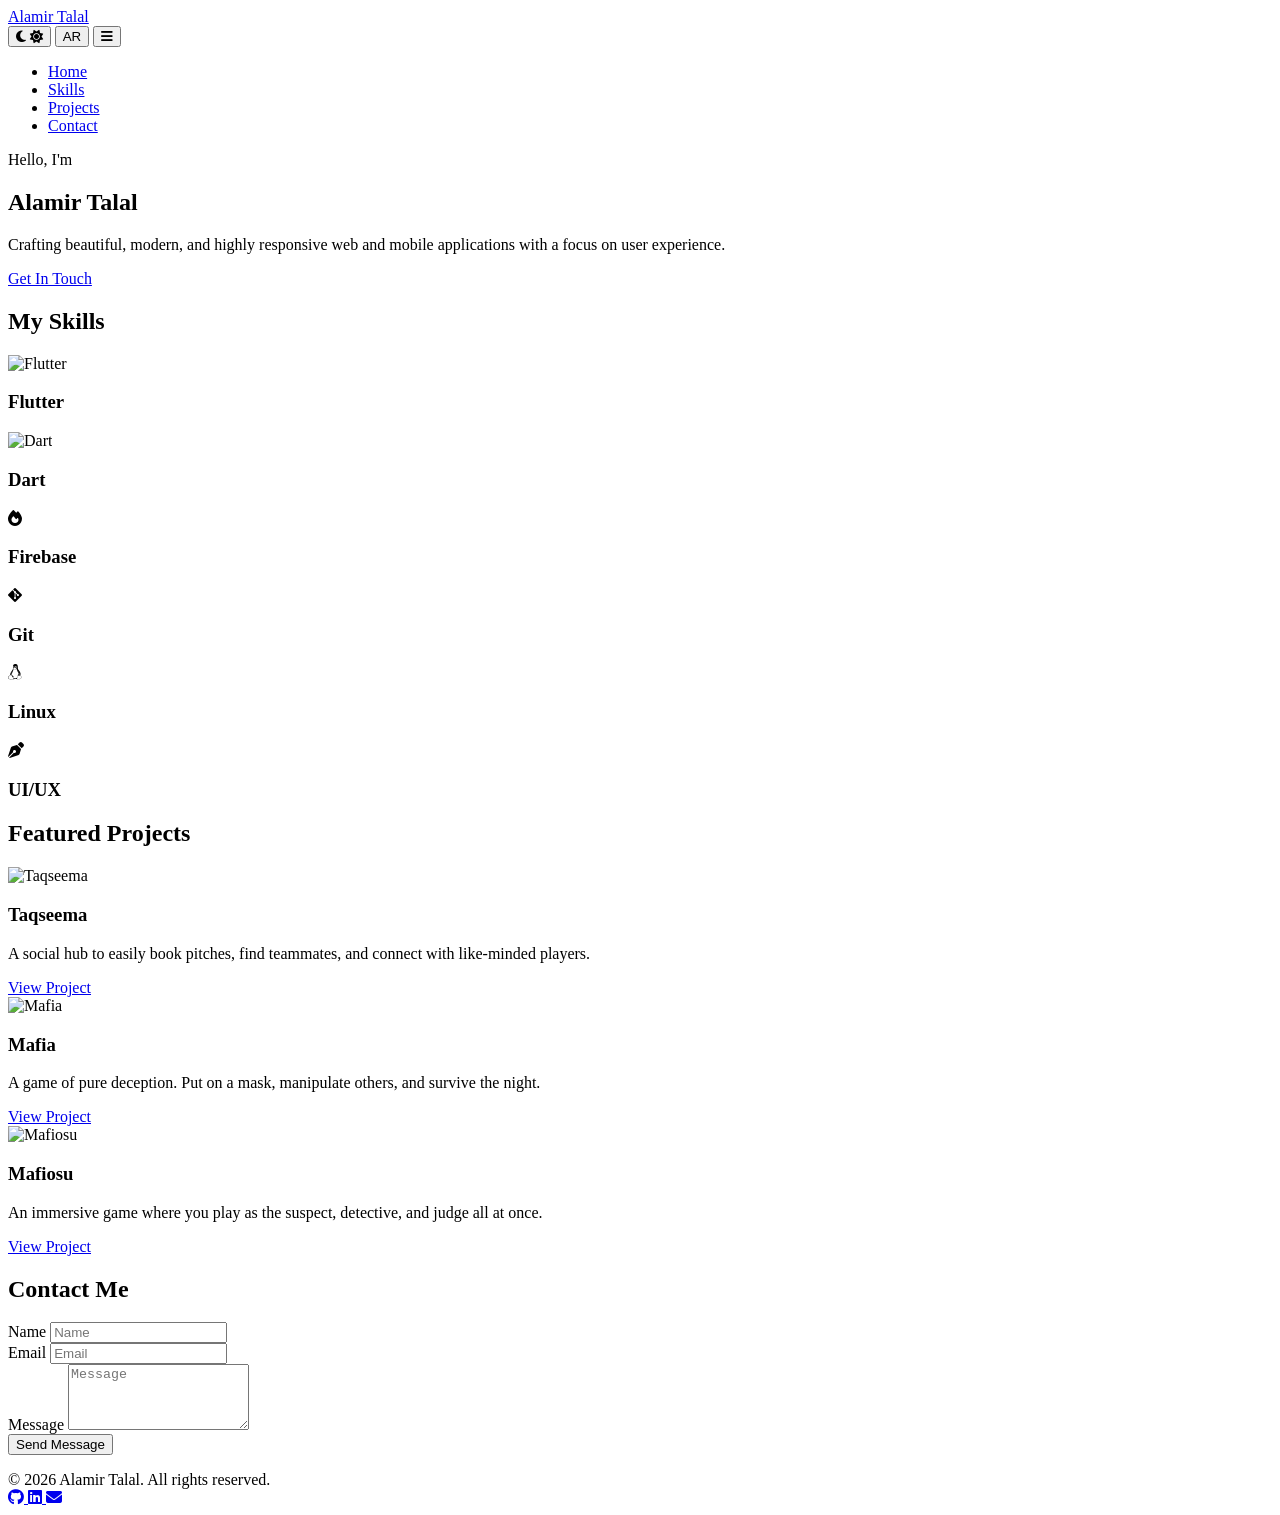
==== index.html @ ebab6c11 "Files uploaded Uploaded the first files" ====
<!DOCTYPE html>
<html lang="en" dir="ltr" class="scroll-smooth font-poppins">
<head>
    <meta charset="UTF-8">
    <meta name="viewport" content="width=device-width, initial-scale=1.0">
    <title>Alamir Talal</title>
    
    <!-- Fonts -->
    <link href="https://fonts.googleapis.com/css2?family=Cairo:wght@400;600;700&family=Poppins:wght@400;600;700&display=swap" rel="stylesheet">
    
    <!-- FontAwesome Icons -->
    <link rel="stylesheet" href="https://cdnjs.cloudflare.com/ajax/libs/font-awesome/6.4.0/css/all.min.css">
    
    <!-- AOS Animation Library -->
    <link href="https://unpkg.com/aos@2.3.1/dist/aos.css" rel="stylesheet">
    
    <!-- Tailwind CSS (via CDN) -->
    <script src="https://cdn.tailwindcss.com"></script>
    
    <!-- Tailwind Config injected for CDN usage -->
    <script>
      tailwind.config = {
        darkMode: 'class',
        theme: {
          extend: {
            fontFamily: {
              poppins: ['Poppins', 'sans-serif'],
              cairo: ['Cairo', 'sans-serif'],
            },
            colors: {
              primary: { 500: '#3b82f6', 600: '#2563eb' }
            }
          }
        }
      }
    </script>
    
    <!-- Custom CSS -->
    <link href="css/styles.css" rel="stylesheet">
</head>
<body class="bg-gray-50 dark:bg-gray-900 text-gray-800 dark:text-gray-200 transition-colors duration-300">

    <!-- Navbar -->
    <nav class="fixed w-full z-50 top-0 start-0 border-b border-gray-200 dark:border-gray-800 glass dark:glass-dark transition-all duration-300">
        <div class="max-w-screen-xl flex flex-wrap items-center justify-between mx-auto p-4">
            <a href="#" class="flex items-center space-x-3 rtl:space-x-reverse">
                <span class="self-center text-2xl font-bold whitespace-nowrap text-primary-600 dark:text-primary-500">Alamir Talal</span>
            </a>
            
            <div class="flex items-center md:order-2 space-x-3 rtl:space-x-reverse md:space-x-4">
                <!-- Theme Toggle Button -->
                <button id="theme-toggle" type="button" class="text-gray-500 dark:text-gray-400 hover:bg-gray-100 dark:hover:bg-gray-700 focus:outline-none rounded-lg text-sm p-2.5 transition-colors">
                    <i id="theme-toggle-dark-icon" class="hidden fa-solid fa-moon text-lg"></i>
                    <i id="theme-toggle-light-icon" class="hidden fa-solid fa-sun text-lg text-yellow-400"></i>
                </button>
                
                <!-- Language Toggle Button -->
                <button id="lang-toggle" type="button" class="font-bold text-gray-700 dark:text-gray-200 hover:text-primary-600 dark:hover:text-primary-500 transition-colors">
                    AR
                </button>
                
                <!-- Mobile menu button -->
                <button data-collapse-toggle="navbar-sticky" type="button" class="inline-flex items-center p-2 w-10 h-10 justify-center text-sm text-gray-500 rounded-lg md:hidden hover:bg-gray-100 dark:text-gray-400 dark:hover:bg-gray-700 focus:outline-none" aria-controls="navbar-sticky" aria-expanded="false">
                    <span class="sr-only">Open main menu</span>
                    <i class="fa-solid fa-bars text-xl"></i>
                </button>
            </div>
            
            <div class="items-center justify-between hidden w-full md:flex md:w-auto md:order-1" id="navbar-sticky">
                <ul class="flex flex-col p-4 md:p-0 mt-4 font-semibold border border-gray-100 rounded-lg bg-gray-50 md:space-x-8 rtl:space-x-reverse md:flex-row md:mt-0 md:border-0 md:bg-transparent dark:bg-gray-800 md:dark:bg-transparent dark:border-gray-700">
                    <li><a href="#home" class="block py-2 px-3 text-gray-900 rounded hover:bg-gray-100 md:hover:bg-transparent md:hover:text-primary-600 md:p-0 dark:text-white md:dark:hover:text-primary-500 transition-colors" data-i18n="nav_home">Home</a></li>
                    <li><a href="#skills" class="block py-2 px-3 text-gray-900 rounded hover:bg-gray-100 md:hover:bg-transparent md:hover:text-primary-600 md:p-0 dark:text-white md:dark:hover:text-primary-500 transition-colors" data-i18n="nav_skills">Skills</a></li>
                    <li><a href="#projects" class="block py-2 px-3 text-gray-900 rounded hover:bg-gray-100 md:hover:bg-transparent md:hover:text-primary-600 md:p-0 dark:text-white md:dark:hover:text-primary-500 transition-colors" data-i18n="nav_projects">Projects</a></li>
                    <li><a href="#contact" class="block py-2 px-3 text-gray-900 rounded hover:bg-gray-100 md:hover:bg-transparent md:hover:text-primary-600 md:p-0 dark:text-white md:dark:hover:text-primary-500 transition-colors" data-i18n="nav_contact">Contact</a></li>
                </ul>
            </div>
        </div>
    </nav>

    <!-- Hero Section -->
    <section id="home" class="pt-32 pb-20 lg:pt-48 lg:pb-32 overflow-hidden relative">
        <div class="absolute inset-0 z-[-1] bg-gradient-to-br from-primary-500/10 to-purple-500/10 dark:from-primary-900/20 dark:to-purple-900/20"></div>
        <div class="max-w-screen-xl mx-auto px-4 text-center" data-aos="fade-up" data-aos-duration="1000">
            <span class="text-primary-600 dark:text-primary-500 font-bold tracking-wider uppercase text-sm mb-4 block" data-i18n="hero_greeting">Hello, I'm</span>
            <h1 class="mb-6 text-5xl font-extrabold tracking-tight leading-none text-gray-900 md:text-6xl lg:text-7xl dark:text-white" data-i18n="hero_title">Senior Frontend Developer</h1>
            <p class="mb-8 text-lg font-normal text-gray-500 lg:text-xl sm:px-16 xl:px-48 dark:text-gray-400" data-i18n="hero_desc">Crafting beautiful, modern, and highly responsive web applications with a focus on user experience.</p>
            <div class="flex flex-col mb-8 lg:mb-16 space-y-4 sm:flex-row sm:justify-center sm:space-y-0 sm:space-x-4 rtl:space-x-reverse">
                <a href="#contact" class="inline-flex justify-center items-center py-3 px-8 text-base font-medium text-center text-white rounded-lg bg-primary-600 hover:bg-primary-700 focus:ring-4 focus:ring-primary-300 dark:focus:ring-primary-900 shadow-lg hover:shadow-xl transition-all" data-i18n="btn_contact">
                    Get In Touch
                </a>
            </div>
        </div>
    </section>

    <!-- Skills Section -->
    <section id="skills" class="py-20 bg-white dark:bg-gray-800 transition-colors duration-300">
        <div class="max-w-screen-xl mx-auto px-4">
            <h2 class="text-3xl font-bold text-center mb-12 text-gray-900 dark:text-white" data-aos="fade-up" data-i18n="section_skills">My Skills</h2>
            <div class="grid grid-cols-2 md:grid-cols-3 lg:grid-cols-6 gap-8 text-center" data-aos="fade-up" data-aos-delay="200">
                <!-- Flutter -->
                <div class="p-6 rounded-2xl glass dark:glass-dark hover:-translate-y-2 transition-transform duration-300 group">
                    <img src="https://cdn.jsdelivr.net/gh/devicons/devicon@latest/icons/flutter/flutter-original.svg" class="w-10 h-10 mx-auto mb-3 group-hover:scale-110 transition-transform" alt="Flutter" />
                    <h3 class="font-semibold">Flutter</h3>
                </div>
                <!-- Dart (Using an alternative icon since standard fa doesn't have dart) -->
                <div class="p-6 rounded-2xl glass dark:glass-dark hover:-translate-y-2 transition-transform duration-300 group">
                    <img src="https://cdn.jsdelivr.net/gh/devicons/devicon@latest/icons/dart/dart-original.svg" class="w-10 h-10 mx-auto mb-3 group-hover:scale-110 transition-transform" alt="Dart" />
                    <h3 class="font-semibold">Dart</h3>
                </div>
                <!-- Firebase -->
                <div class="p-6 rounded-2xl glass dark:glass-dark hover:-translate-y-2 transition-transform duration-300 group">
                    <i class="fa-solid fa-fire text-4xl text-yellow-500 mb-3 group-hover:scale-110 transition-transform"></i>
                    <h3 class="font-semibold">Firebase</h3>
                </div>
                <!-- Git -->
                <div class="p-6 rounded-2xl glass dark:glass-dark hover:-translate-y-2 transition-transform duration-300 group">
                    <i class="fa-brands fa-git-alt text-4xl text-orange-600 mb-3 group-hover:scale-110 transition-transform"></i>
                    <h3 class="font-semibold">Git</h3>
                </div>
                <!-- Linux -->
                <div class="p-6 rounded-2xl glass dark:glass-dark hover:-translate-y-2 transition-transform duration-300 group">
                    <i class="fa-brands fa-linux text-4xl text-gray-800 dark:text-gray-200 mb-3 group-hover:scale-110 transition-transform"></i>
                    <h3 class="font-semibold">Linux</h3>
                </div>
                <!-- UI/UX -->
                <div class="p-6 rounded-2xl glass dark:glass-dark hover:-translate-y-2 transition-transform duration-300 group">
                    <i class="fa-solid fa-pen-nib text-4xl text-purple-500 mb-3 group-hover:scale-110 transition-transform"></i>
                    <h3 class="font-semibold">UI/UX</h3>
                </div>
            </div>
        </div>
    </section>

    <!-- Projects Section -->
    <section id="projects" class="py-20 bg-gray-50 dark:bg-gray-900 transition-colors duration-300">
        <div class="max-w-screen-xl mx-auto px-4">
            <h2 class="text-3xl font-bold text-center mb-12 text-gray-900 dark:text-white" data-aos="fade-up" data-i18n="section_projects">Featured Projects</h2>
            
            <div class="grid md:grid-cols-3 gap-8">
                <!-- Taqseema -->
                <div class="bg-white dark:bg-gray-800 rounded-2xl overflow-hidden shadow-lg hover:shadow-2xl transition-all duration-300 hover:-translate-y-2" data-aos="fade-up" data-aos-delay="100">
                    <img src="https://images.unsplash.com/photo-1579952363873-27f3bade9f55?ixlib=rb-4.0.3&auto=format&fit=crop&w=800&q=80" alt="Taqseema" class="w-full h-48 object-cover">
                    <div class="p-6">
                        <h3 class="text-xl font-bold mb-2 text-gray-900 dark:text-white" data-i18n="project_taqseema">Taqseema</h3>
                        <p class="text-gray-600 dark:text-gray-400 mb-4" data-i18n="project_taqseema_desc">A mobile app for football pitch booking and match organization.</p>
                        <a href="projects/taqseema.html" class="text-primary-600 dark:text-primary-500 font-semibold hover:underline inline-flex items-center" data-i18n="view_project">
                            View Project <i class="fa-solid fa-arrow-right ms-2 rtl:rotate-180"></i>
                        </a>
                    </div>
                </div>

                <!-- Mafia -->
                <div class="bg-white dark:bg-gray-800 rounded-2xl overflow-hidden shadow-lg hover:shadow-2xl transition-all duration-300 hover:-translate-y-2" data-aos="fade-up" data-aos-delay="200">
                    <img src="https://images.unsplash.com/photo-1511512578047-dfb367046420?ixlib=rb-4.0.3&auto=format&fit=crop&w=800&q=80" alt="Mafia" class="w-full h-48 object-cover">
                    <div class="p-6">
                        <h3 class="text-xl font-bold mb-2 text-gray-900 dark:text-white" data-i18n="project_mafia">Mafia</h3>
                        <p class="text-gray-600 dark:text-gray-400 mb-4" data-i18n="project_mafia_desc">A social strategy mobile game with real-time interactions.</p>
                        <a href="projects/mafia.html" class="text-primary-600 dark:text-primary-500 font-semibold hover:underline inline-flex items-center" data-i18n="view_project">
                            View Project <i class="fa-solid fa-arrow-right ms-2 rtl:rotate-180"></i>
                        </a>
                    </div>
                </div>

                <!-- Mafiosu -->
                <div class="bg-white dark:bg-gray-800 rounded-2xl overflow-hidden shadow-lg hover:shadow-2xl transition-all duration-300 hover:-translate-y-2" data-aos="fade-up" data-aos-delay="300">
                    <img src="https://images.unsplash.com/photo-1550745165-9bc0b252726f?ixlib=rb-4.0.3&auto=format&fit=crop&w=800&q=80" alt="Mafiosu" class="w-full h-48 object-cover">
                    <div class="p-6">
                        <h3 class="text-xl font-bold mb-2 text-gray-900 dark:text-white" data-i18n="project_mafiosu">Mafiosu</h3>
                        <p class="text-gray-600 dark:text-gray-400 mb-4" data-i18n="project_mafiosu_desc">A gaming-themed application with immersive UI and investigation mechanics.</p>
                        <a href="projects/mafiosu.html" class="text-primary-600 dark:text-primary-500 font-semibold hover:underline inline-flex items-center" data-i18n="view_project">
                            View Project <i class="fa-solid fa-arrow-right ms-2 rtl:rotate-180"></i>
                        </a>
                    </div>
                </div>
            </div>
        </div>
    </section>

    <!-- Contact Section -->
    <section id="contact" class="py-20 bg-white dark:bg-gray-800 transition-colors duration-300">
        <div class="max-w-screen-md mx-auto px-4">
            <h2 class="text-3xl font-bold text-center mb-8 text-gray-900 dark:text-white" data-aos="fade-up" data-i18n="section_contact">Contact Me</h2>
            <form id="contact-form" action="https://formspree.io/f/xeenqrng" method="POST" class="space-y-6" data-aos="fade-up" data-aos-delay="100">
                <div>
                    <label for="name" class="block mb-2 text-sm font-medium text-gray-900 dark:text-gray-300" data-i18n="contact_name">Name</label>
                    <input type="text" id="name" name="name" class="shadow-sm bg-gray-50 border border-gray-300 text-gray-900 text-sm rounded-lg focus:ring-primary-500 focus:border-primary-500 block w-full p-3 dark:bg-gray-700 dark:border-gray-600 dark:placeholder-gray-400 dark:text-white dark:focus:ring-primary-500 dark:focus:border-primary-500" placeholder="Name" data-i18n="contact_name" required>
                </div>
                <div>
                    <label for="email" class="block mb-2 text-sm font-medium text-gray-900 dark:text-gray-300" data-i18n="contact_email">Email</label>
                    <input type="email" id="email" name="email" class="shadow-sm bg-gray-50 border border-gray-300 text-gray-900 text-sm rounded-lg focus:ring-primary-500 focus:border-primary-500 block w-full p-3 dark:bg-gray-700 dark:border-gray-600 dark:placeholder-gray-400 dark:text-white dark:focus:ring-primary-500 dark:focus:border-primary-500" placeholder="Email" data-i18n="contact_email" required>
                </div>
                <div>
                    <label for="message" class="block mb-2 text-sm font-medium text-gray-900 dark:text-gray-300" data-i18n="contact_msg">Message</label>
                    <textarea id="message" name="message" rows="4" class="block p-3 w-full text-sm text-gray-900 bg-gray-50 rounded-lg shadow-sm border border-gray-300 focus:ring-primary-500 focus:border-primary-500 dark:bg-gray-700 dark:border-gray-600 dark:placeholder-gray-400 dark:text-white dark:focus:ring-primary-500 dark:focus:border-primary-500" placeholder="Message" data-i18n="contact_msg" required></textarea>
                </div>
                <button id="submit-button" type="submit" class="w-full py-3 px-5 text-sm font-medium text-center text-white rounded-lg bg-primary-600 sm:w-auto hover:bg-primary-700 focus:ring-4 focus:outline-none focus:ring-primary-300 dark:focus:ring-primary-900 shadow-md transition-colors" data-i18n="btn_send">Send Message</button>
                <p id="form-status" class="hidden mt-4 text-sm font-medium text-center"></p>
            </form>
        </div>
    </section>

    <!-- Footer -->
    <footer class="p-8 bg-gray-100 dark:bg-gray-900 border-t border-gray-200 dark:border-gray-800 transition-colors duration-300">
        <div class="max-w-screen-xl mx-auto flex flex-col md:flex-row items-center justify-between">
            <span class="text-sm text-gray-500 sm:text-center dark:text-gray-400 mb-4 md:mb-0" data-i18n="footer_text">
                © 2026 Senior Developer. All rights reserved.
            </span>
            <div class="flex space-x-6 sm:justify-center rtl:space-x-reverse">
                <a href="https://github.com/AlamirTalal" class="text-gray-500 hover:text-gray-900 dark:hover:text-white transition-colors">
                    <i class="fa-brands fa-github text-xl"></i>
                    <span class="sr-only">GitHub account</span>
                </a>
                <a href="https://www.linkedin.com/in/alamir-talal-955207407/" class="text-gray-500 hover:text-blue-600 dark:hover:text-blue-400 transition-colors">
                    <i class="fa-brands fa-linkedin text-xl"></i>
                    <span class="sr-only">LinkedIn account</span>
                </a>
                <a href="mailto:alamirtalal.work@gmail.com" class="text-gray-500 hover:text-red-500 dark:hover:text-red-400 transition-colors">
                    <i class="fa-solid fa-envelope text-xl"></i>
                    <span class="sr-only">Email</span>
                </a>
            </div>
        </div>
    </footer>

    <!-- Scripts -->
    <script src="https://unpkg.com/aos@2.3.1/dist/aos.js"></script>
    <script>
        // Initialize Animate On Scroll
        AOS.init({
            once: true,
            offset: 50,
        });
        
        // Simple mobile menu toggle script
        document.querySelector('[data-collapse-toggle="navbar-sticky"]').addEventListener('click', function() {
            document.getElementById('navbar-sticky').classList.toggle('hidden');
        });
    </script>
    <!-- Custom logic for Theme and i18n -->
    <script src="js/script.js"></script>
</body>
</html>
---- css/styles.css ----
@tailwind base;
@tailwind components;
@tailwind utilities;

@layer utilities {
  /* Glassmorphism utilities */
  .glass {
    @apply bg-white bg-opacity-20 backdrop-blur-lg border border-white border-opacity-30 shadow-lg;
  }
  
  .glass-dark {
    @apply bg-gray-900 bg-opacity-40 backdrop-blur-lg border border-gray-700 border-opacity-50 shadow-lg;
  }
}

/* Base transitions for smooth theme switching */
body {
  transition: background-color 0.3s ease, color 0.3s ease;
}

/* Custom scrollbar for a modern look */
::-webkit-scrollbar {
  width: 8px;
}

::-webkit-scrollbar-track {
  @apply bg-gray-100 dark:bg-gray-900;
}

::-webkit-scrollbar-thumb {
  @apply bg-gray-400 dark:bg-gray-600 rounded-full;
}

::-webkit-scrollbar-thumb:hover {
  @apply bg-gray-500 dark:bg-gray-500;
}
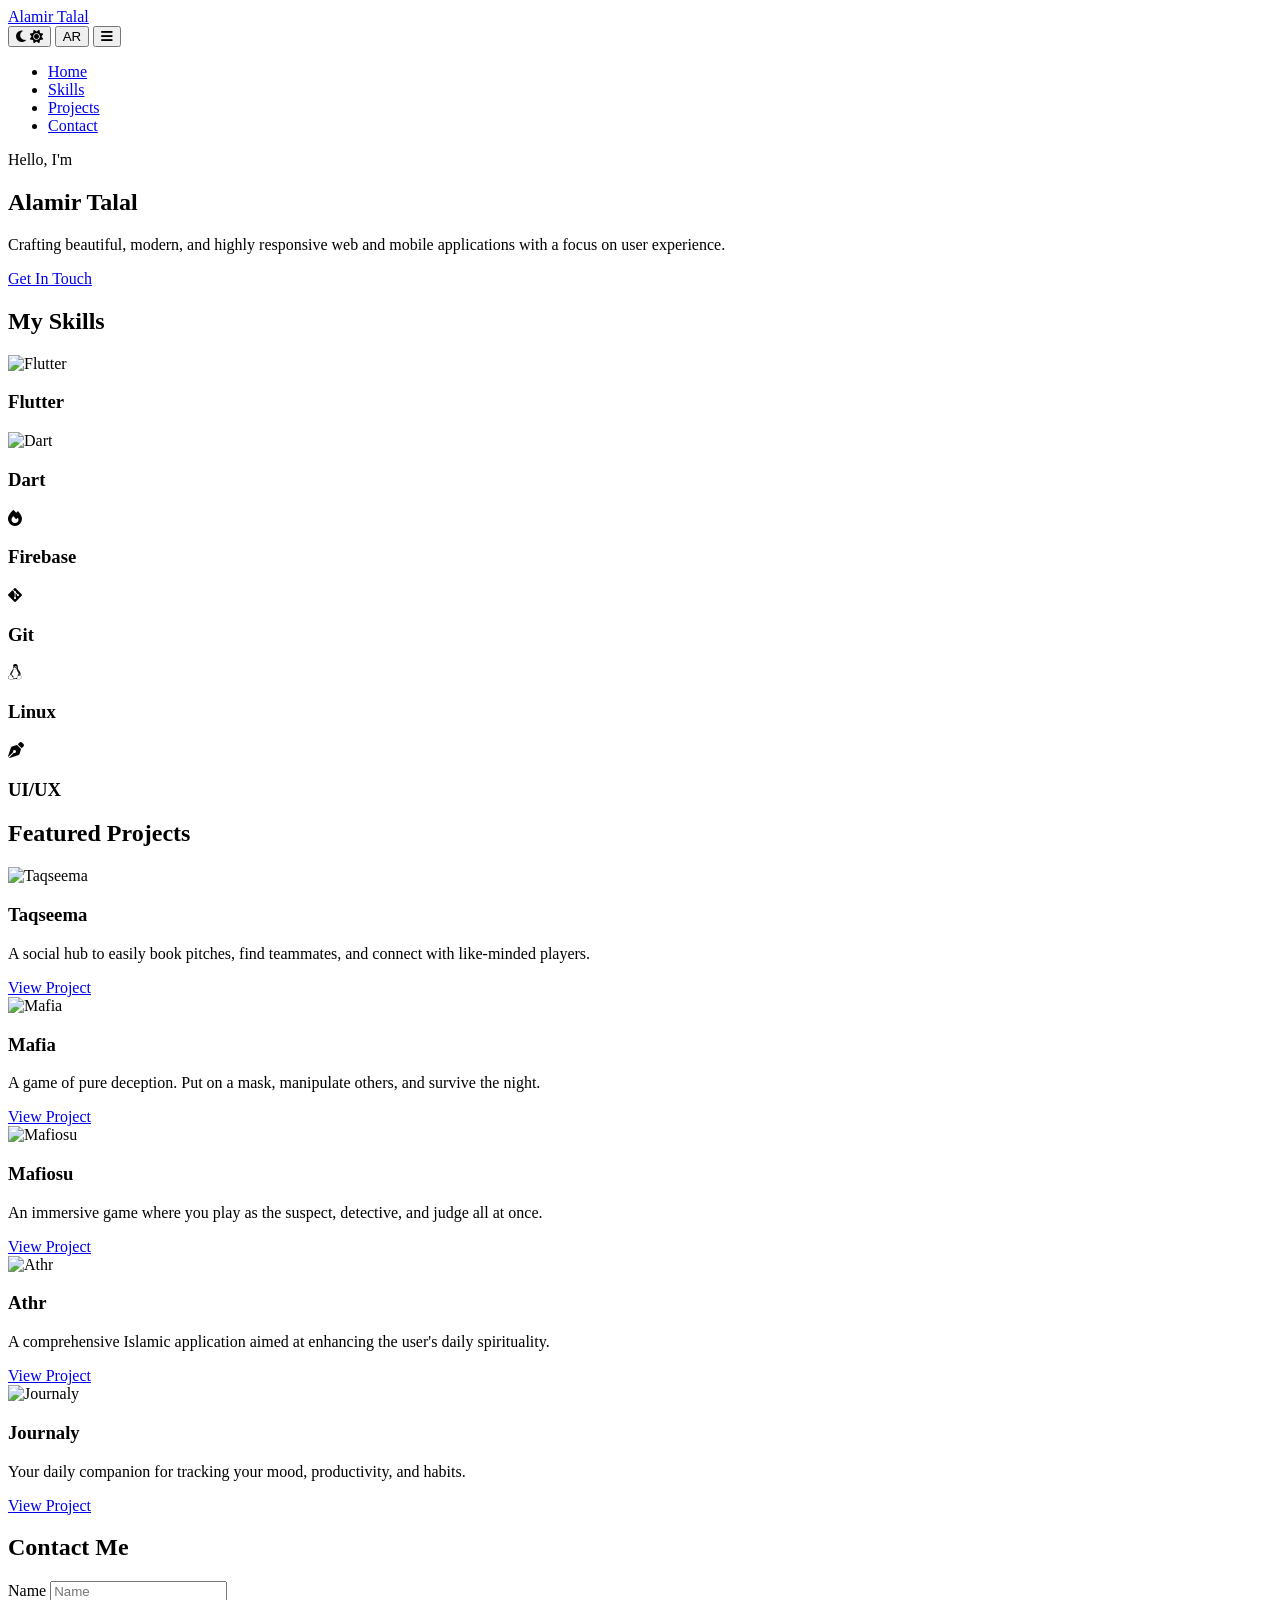
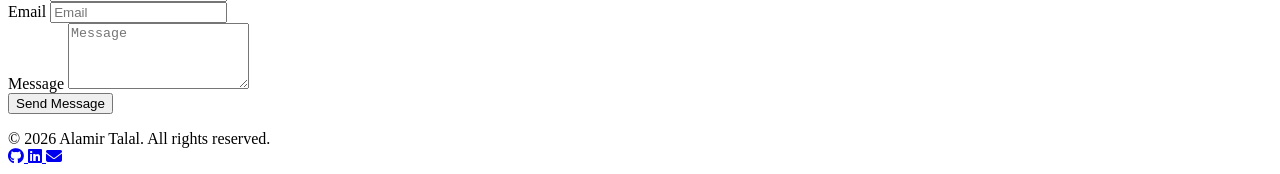
==== commit d429679b: "Updates add some projects" ====
--- a/index.html
+++ b/index.html
@@ -151,7 +151,7 @@
 
                 <!-- Mafia -->
                 <div class="bg-white dark:bg-gray-800 rounded-2xl overflow-hidden shadow-lg hover:shadow-2xl transition-all duration-300 hover:-translate-y-2" data-aos="fade-up" data-aos-delay="200">
-                    <img src="https://images.unsplash.com/photo-1511512578047-dfb367046420?ixlib=rb-4.0.3&auto=format&fit=crop&w=800&q=80" alt="Mafia" class="w-full h-48 object-cover">
+                    <img src="https://images.unsplash.com/photo-1578419998076-480e5c2e3841?q=80&w=871&auto=format&fit=crop&ixlib=rb-4.1.0&ixid=M3wxMjA3fDB8MHxwaG90by1wYWdlfHx8fGVufDB8fHx8fA%3D%3D" alt="Mafia" class="w-full h-48 object-cover">
                     <div class="p-6">
                         <h3 class="text-xl font-bold mb-2 text-gray-900 dark:text-white" data-i18n="project_mafia">Mafia</h3>
                         <p class="text-gray-600 dark:text-gray-400 mb-4" data-i18n="project_mafia_desc">A social strategy mobile game with real-time interactions.</p>
@@ -163,11 +163,35 @@
 
                 <!-- Mafiosu -->
                 <div class="bg-white dark:bg-gray-800 rounded-2xl overflow-hidden shadow-lg hover:shadow-2xl transition-all duration-300 hover:-translate-y-2" data-aos="fade-up" data-aos-delay="300">
-                    <img src="https://images.unsplash.com/photo-1550745165-9bc0b252726f?ixlib=rb-4.0.3&auto=format&fit=crop&w=800&q=80" alt="Mafiosu" class="w-full h-48 object-cover">
+                    <img src="https://i.pinimg.com/736x/61/f9/93/61f99306cc6e9cae430edda22a858daa.jpg" alt="Mafiosu" class="w-full h-48 object-cover">
                     <div class="p-6">
                         <h3 class="text-xl font-bold mb-2 text-gray-900 dark:text-white" data-i18n="project_mafiosu">Mafiosu</h3>
                         <p class="text-gray-600 dark:text-gray-400 mb-4" data-i18n="project_mafiosu_desc">A gaming-themed application with immersive UI and investigation mechanics.</p>
                         <a href="projects/mafiosu.html" class="text-primary-600 dark:text-primary-500 font-semibold hover:underline inline-flex items-center" data-i18n="view_project">
+                            View Project <i class="fa-solid fa-arrow-right ms-2 rtl:rotate-180"></i>
+                        </a>
+                    </div>
+                </div>
+
+                <!-- Athr -->
+                <div class="bg-white dark:bg-gray-800 rounded-2xl overflow-hidden shadow-lg hover:shadow-2xl transition-all duration-300 hover:-translate-y-2" data-aos="fade-up" data-aos-delay="400">
+                    <img src="https://images.unsplash.com/photo-1512632578888-169bbbc64f33?q=80&w=870&auto=format&fit=crop&ixlib=rb-4.1.0&ixid=M3wxMjA3fDB8MHxwaG90by1wYWdlfHx8fGVufDB8fHx8fA%3D%3D" alt="Athr" class="w-full h-48 object-cover">
+                    <div class="p-6">
+                        <h3 class="text-xl font-bold mb-2 text-gray-900 dark:text-white" data-i18n="project_athr">Athr</h3>
+                        <p class="text-gray-600 dark:text-gray-400 mb-4" data-i18n="project_athr_desc">A comprehensive Islamic application aimed at enhancing the user's daily spirituality.</p>
+                        <a href="projects/athr.html" class="text-primary-600 dark:text-primary-500 font-semibold hover:underline inline-flex items-center" data-i18n="view_project">
+                            View Project <i class="fa-solid fa-arrow-right ms-2 rtl:rotate-180"></i>
+                        </a>
+                    </div>
+                </div>
+
+                <!-- Journaly -->
+                <div class="bg-white dark:bg-gray-800 rounded-2xl overflow-hidden shadow-lg hover:shadow-2xl transition-all duration-300 hover:-translate-y-2" data-aos="fade-up" data-aos-delay="500">
+                    <img src="https://images.unsplash.com/photo-1517842645767-c639042777db?ixlib=rb-4.0.3&auto=format&fit=crop&w=800&q=80" alt="Journaly" class="w-full h-48 object-cover">
+                    <div class="p-6">
+                        <h3 class="text-xl font-bold mb-2 text-gray-900 dark:text-white" data-i18n="project_journaly">Journaly</h3>
+                        <p class="text-gray-600 dark:text-gray-400 mb-4" data-i18n="project_journaly_desc">Your daily companion for tracking your mood, productivity, and habits.</p>
+                        <a href="projects/journaly.html" class="text-primary-600 dark:text-primary-500 font-semibold hover:underline inline-flex items-center" data-i18n="view_project">
                             View Project <i class="fa-solid fa-arrow-right ms-2 rtl:rotate-180"></i>
                         </a>
                     </div>
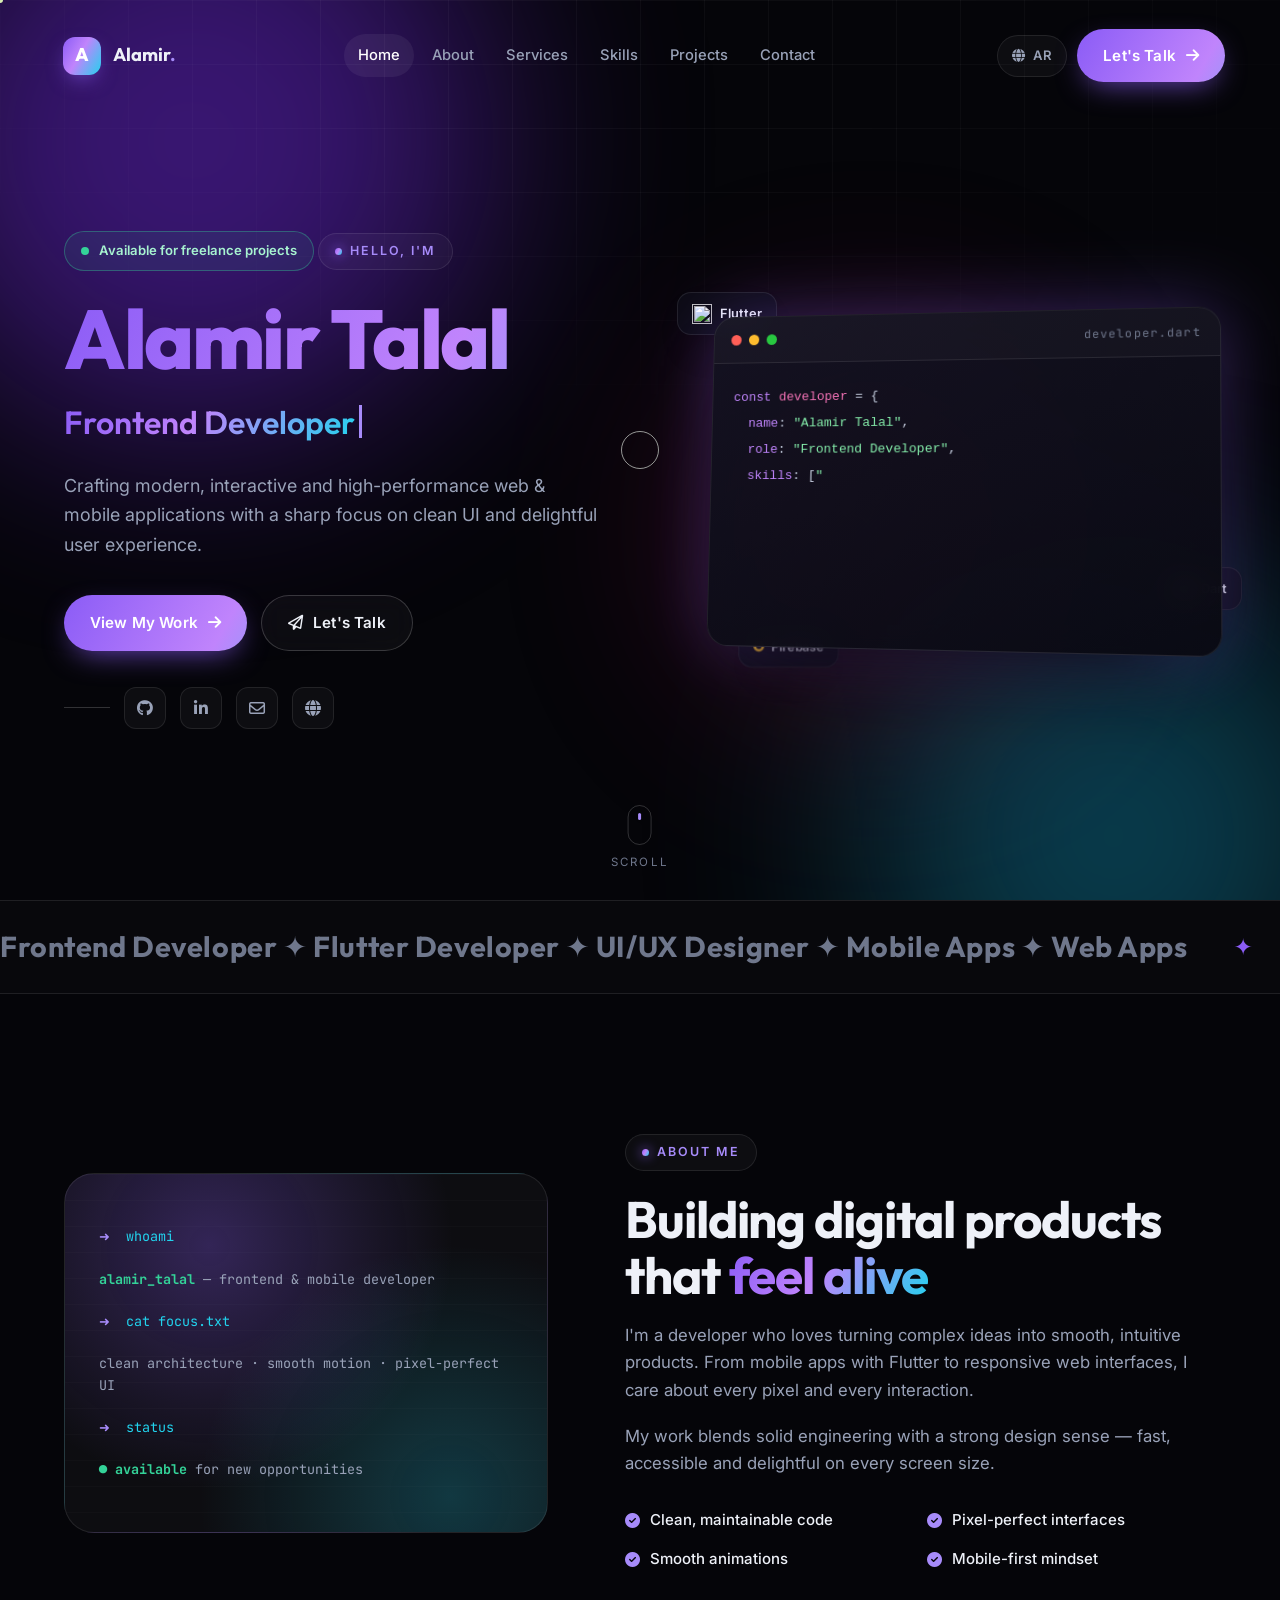
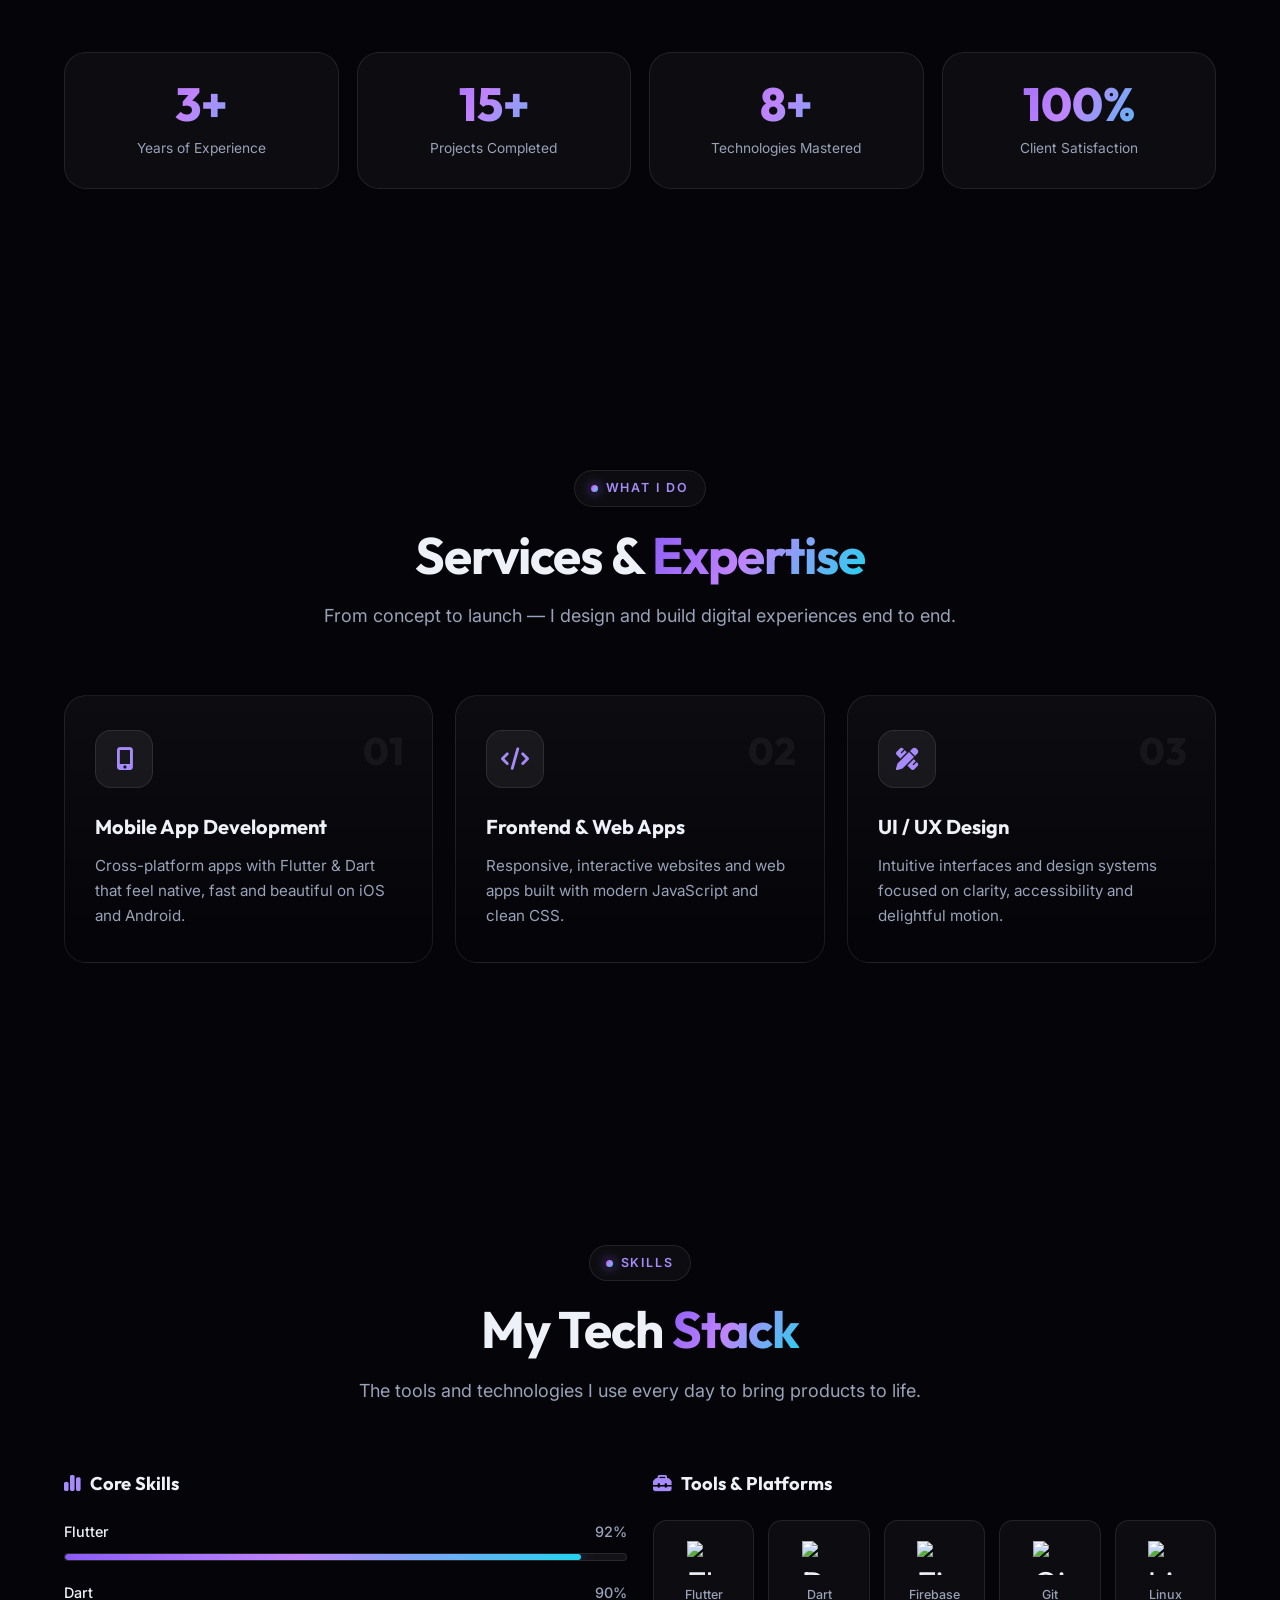
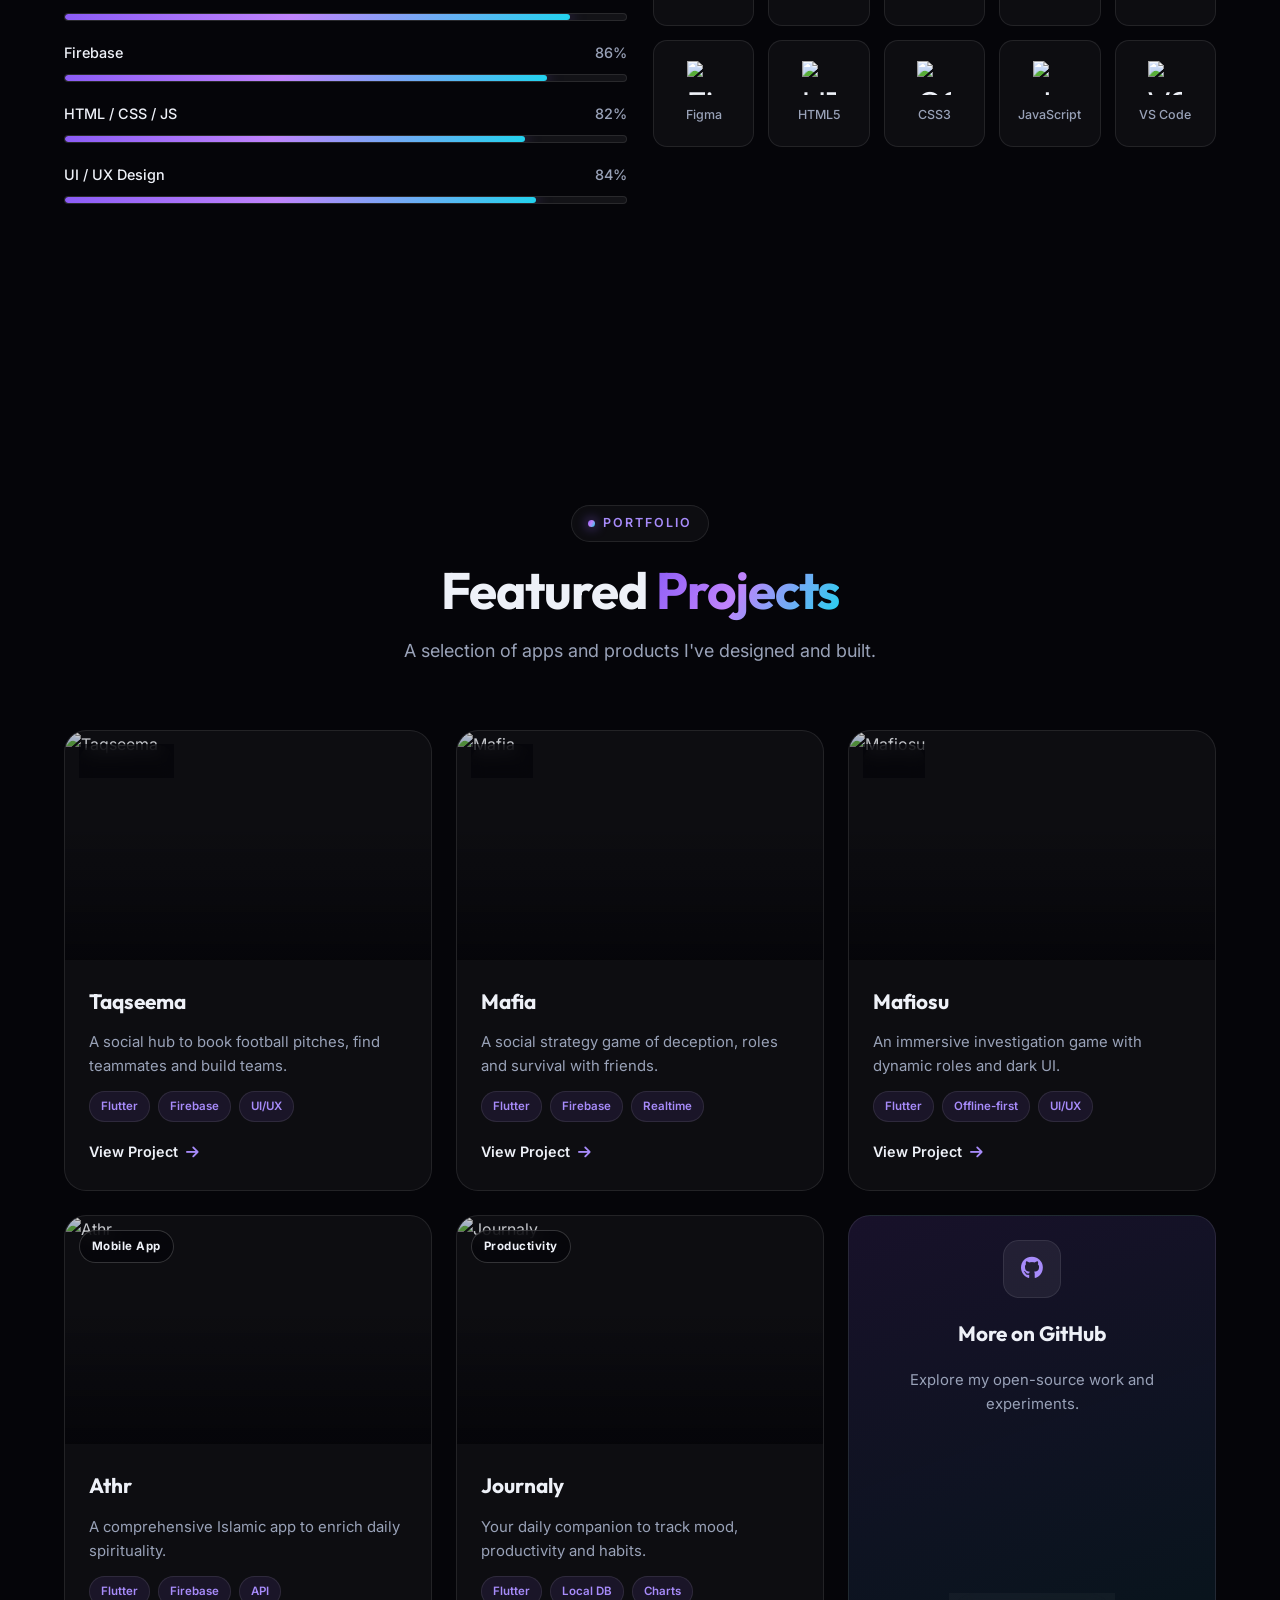
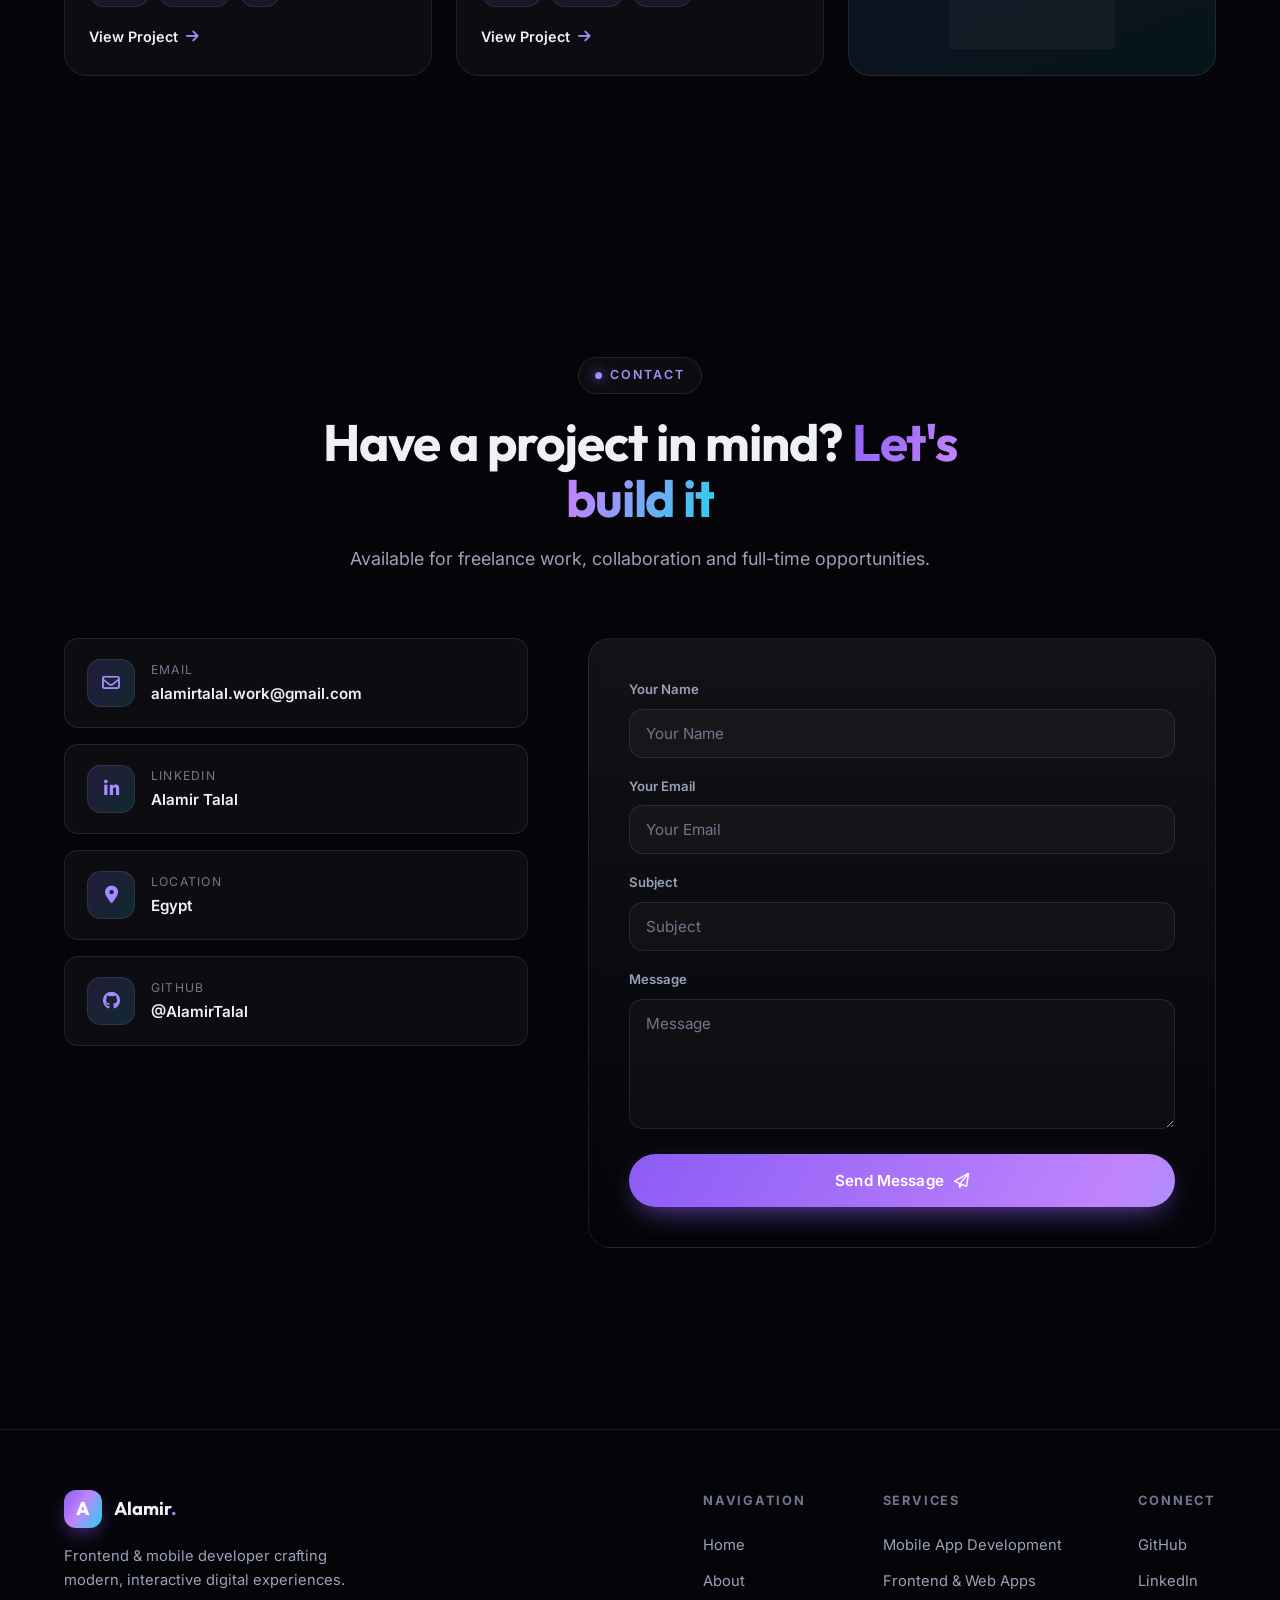
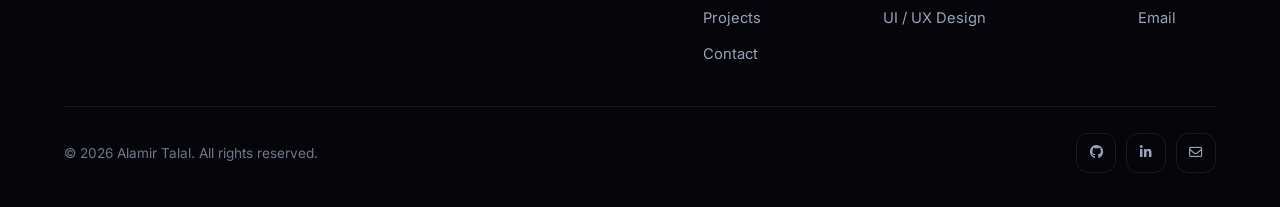
==== commit 1cc2c40c: "Add files via upload" ====
--- a/index.html
+++ b/index.html
@@ -1,266 +1,468 @@
 <!DOCTYPE html>
-<html lang="en" dir="ltr" class="scroll-smooth font-poppins">
+<html lang="en" dir="ltr">
 <head>
-    <meta charset="UTF-8">
-    <meta name="viewport" content="width=device-width, initial-scale=1.0">
-    <title>Alamir Talal</title>
-    
-    <!-- Fonts -->
-    <link href="https://fonts.googleapis.com/css2?family=Cairo:wght@400;600;700&family=Poppins:wght@400;600;700&display=swap" rel="stylesheet">
-    
-    <!-- FontAwesome Icons -->
-    <link rel="stylesheet" href="https://cdnjs.cloudflare.com/ajax/libs/font-awesome/6.4.0/css/all.min.css">
-    
-    <!-- AOS Animation Library -->
-    <link href="https://unpkg.com/aos@2.3.1/dist/aos.css" rel="stylesheet">
-    
-    <!-- Tailwind CSS (via CDN) -->
-    <script src="https://cdn.tailwindcss.com"></script>
-    
-    <!-- Tailwind Config injected for CDN usage -->
-    <script>
-      tailwind.config = {
-        darkMode: 'class',
-        theme: {
-          extend: {
-            fontFamily: {
-              poppins: ['Poppins', 'sans-serif'],
-              cairo: ['Cairo', 'sans-serif'],
-            },
-            colors: {
-              primary: { 500: '#3b82f6', 600: '#2563eb' }
-            }
-          }
-        }
-      }
-    </script>
-    
-    <!-- Custom CSS -->
-    <link href="css/styles.css" rel="stylesheet">
+  <meta charset="UTF-8" />
+  <meta name="viewport" content="width=device-width, initial-scale=1.0" />
+  <meta name="theme-color" content="#050509" />
+  <meta name="description" content="Alamir Talal — Frontend & Mobile Developer crafting modern, interactive web and mobile applications with Flutter, Dart & Firebase." />
+  <meta property="og:title" content="Alamir Talal — Frontend & Mobile Developer" />
+  <meta property="og:description" content="Crafting modern, interactive web and mobile experiences." />
+  <meta property="og:type" content="website" />
+  <title>Alamir Talal — Frontend & Mobile Developer</title>
+
+  <script>document.documentElement.classList.add('js');</script>
+
+  <link rel="preconnect" href="https://fonts.googleapis.com" />
+  <link rel="preconnect" href="https://fonts.gstatic.com" crossorigin />
+  <link href="https://fonts.googleapis.com/css2?family=Outfit:wght@400;500;600;700;800&family=Inter:wght@400;500;600;700&family=Cairo:wght@400;600;700;800&family=JetBrains+Mono:wght@400;500&display=swap" rel="stylesheet" />
+  <link rel="stylesheet" href="https://cdnjs.cloudflare.com/ajax/libs/font-awesome/6.5.1/css/all.min.css" />
+  <link rel="stylesheet" href="css/style.css" />
 </head>
-<body class="bg-gray-50 dark:bg-gray-900 text-gray-800 dark:text-gray-200 transition-colors duration-300">
-
-    <!-- Navbar -->
-    <nav class="fixed w-full z-50 top-0 start-0 border-b border-gray-200 dark:border-gray-800 glass dark:glass-dark transition-all duration-300">
-        <div class="max-w-screen-xl flex flex-wrap items-center justify-between mx-auto p-4">
-            <a href="#" class="flex items-center space-x-3 rtl:space-x-reverse">
-                <span class="self-center text-2xl font-bold whitespace-nowrap text-primary-600 dark:text-primary-500">Alamir Talal</span>
+<body>
+
+  <!-- Progress + cursor -->
+  <div class="scroll-progress" id="scroll-progress"></div>
+  <div class="cursor-dot" id="cursor-dot"></div>
+  <div class="cursor-ring" id="cursor-ring"></div>
+
+  <!-- Background -->
+  <div class="bg-aurora"><span></span><span></span><span></span></div>
+  <div class="bg-grid"></div>
+  <canvas class="bg-canvas" id="bg-canvas"></canvas>
+
+  <!-- ================= NAV ================= -->
+  <header class="nav" id="nav">
+    <div class="nav-inner">
+      <a href="#home" class="brand">
+        <span class="brand-mark">A</span>
+        <span class="brand-name">Alamir<b>.</b></span>
+      </a>
+
+      <nav class="nav-links" id="nav-links">
+        <a href="#home" data-i18n="nav_home">Home</a>
+        <a href="#about" data-i18n="nav_about">About</a>
+        <a href="#services" data-i18n="nav_services">Services</a>
+        <a href="#skills" data-i18n="nav_skills">Skills</a>
+        <a href="#projects" data-i18n="nav_projects">Projects</a>
+        <a href="#contact" data-i18n="nav_contact">Contact</a>
+      </nav>
+
+      <div class="nav-actions">
+        <button class="icon-btn" id="lang-toggle" type="button" aria-label="Switch language">
+          <i class="fa-solid fa-globe"></i><span id="lang-label">AR</span>
+        </button>
+        <a href="#contact" class="btn btn--primary lets-talk">
+          <span data-i18n="nav_cta">Let's Talk</span> <i class="fa-solid fa-arrow-right"></i>
+        </a>
+        <button class="nav-toggle" id="nav-toggle" type="button" aria-label="Menu">
+          <span></span><span></span><span></span>
+        </button>
+      </div>
+    </div>
+  </header>
+
+  <!-- Mobile drawer -->
+  <div class="drawer" id="drawer">
+    <a href="#home" data-i18n="nav_home">Home</a>
+    <a href="#about" data-i18n="nav_about">About</a>
+    <a href="#services" data-i18n="nav_services">Services</a>
+    <a href="#skills" data-i18n="nav_skills">Skills</a>
+    <a href="#projects" data-i18n="nav_projects">Projects</a>
+    <a href="#contact" data-i18n="nav_contact">Contact</a>
+  </div>
+
+  <main>
+    <!-- ================= HERO ================= -->
+    <section class="hero" id="home">
+      <div class="container hero-grid">
+        <div class="hero-copy">
+          <span class="hero-badge"><span class="dot"></span><span data-i18n="hero_badge">Available for freelance projects</span></span>
+          <span class="tag" data-i18n="hero_hello">Hello, I'm</span>
+          <h1><span class="grad">Alamir Talal</span></h1>
+          <div class="hero-roles">
+            <span class="typed" id="typed-role"></span><span class="caret"></span>
+          </div>
+          <p class="hero-desc" data-i18n="hero_desc">
+            Crafting modern, interactive and high-performance web &amp; mobile applications with a sharp focus on clean UI and delightful user experience.
+          </p>
+
+          <div class="hero-cta">
+            <a href="#projects" class="btn btn--primary">
+              <span data-i18n="hero_cta1">View My Work</span> <i class="fa-solid fa-arrow-right"></i>
             </a>
-            
-            <div class="flex items-center md:order-2 space-x-3 rtl:space-x-reverse md:space-x-4">
-                <!-- Theme Toggle Button -->
-                <button id="theme-toggle" type="button" class="text-gray-500 dark:text-gray-400 hover:bg-gray-100 dark:hover:bg-gray-700 focus:outline-none rounded-lg text-sm p-2.5 transition-colors">
-                    <i id="theme-toggle-dark-icon" class="hidden fa-solid fa-moon text-lg"></i>
-                    <i id="theme-toggle-light-icon" class="hidden fa-solid fa-sun text-lg text-yellow-400"></i>
-                </button>
-                
-                <!-- Language Toggle Button -->
-                <button id="lang-toggle" type="button" class="font-bold text-gray-700 dark:text-gray-200 hover:text-primary-600 dark:hover:text-primary-500 transition-colors">
-                    AR
-                </button>
-                
-                <!-- Mobile menu button -->
-                <button data-collapse-toggle="navbar-sticky" type="button" class="inline-flex items-center p-2 w-10 h-10 justify-center text-sm text-gray-500 rounded-lg md:hidden hover:bg-gray-100 dark:text-gray-400 dark:hover:bg-gray-700 focus:outline-none" aria-controls="navbar-sticky" aria-expanded="false">
-                    <span class="sr-only">Open main menu</span>
-                    <i class="fa-solid fa-bars text-xl"></i>
-                </button>
-            </div>
-            
-            <div class="items-center justify-between hidden w-full md:flex md:w-auto md:order-1" id="navbar-sticky">
-                <ul class="flex flex-col p-4 md:p-0 mt-4 font-semibold border border-gray-100 rounded-lg bg-gray-50 md:space-x-8 rtl:space-x-reverse md:flex-row md:mt-0 md:border-0 md:bg-transparent dark:bg-gray-800 md:dark:bg-transparent dark:border-gray-700">
-                    <li><a href="#home" class="block py-2 px-3 text-gray-900 rounded hover:bg-gray-100 md:hover:bg-transparent md:hover:text-primary-600 md:p-0 dark:text-white md:dark:hover:text-primary-500 transition-colors" data-i18n="nav_home">Home</a></li>
-                    <li><a href="#skills" class="block py-2 px-3 text-gray-900 rounded hover:bg-gray-100 md:hover:bg-transparent md:hover:text-primary-600 md:p-0 dark:text-white md:dark:hover:text-primary-500 transition-colors" data-i18n="nav_skills">Skills</a></li>
-                    <li><a href="#projects" class="block py-2 px-3 text-gray-900 rounded hover:bg-gray-100 md:hover:bg-transparent md:hover:text-primary-600 md:p-0 dark:text-white md:dark:hover:text-primary-500 transition-colors" data-i18n="nav_projects">Projects</a></li>
-                    <li><a href="#contact" class="block py-2 px-3 text-gray-900 rounded hover:bg-gray-100 md:hover:bg-transparent md:hover:text-primary-600 md:p-0 dark:text-white md:dark:hover:text-primary-500 transition-colors" data-i18n="nav_contact">Contact</a></li>
-                </ul>
-            </div>
-        </div>
-    </nav>
-
-    <!-- Hero Section -->
-    <section id="home" class="pt-32 pb-20 lg:pt-48 lg:pb-32 overflow-hidden relative">
-        <div class="absolute inset-0 z-[-1] bg-gradient-to-br from-primary-500/10 to-purple-500/10 dark:from-primary-900/20 dark:to-purple-900/20"></div>
-        <div class="max-w-screen-xl mx-auto px-4 text-center" data-aos="fade-up" data-aos-duration="1000">
-            <span class="text-primary-600 dark:text-primary-500 font-bold tracking-wider uppercase text-sm mb-4 block" data-i18n="hero_greeting">Hello, I'm</span>
-            <h1 class="mb-6 text-5xl font-extrabold tracking-tight leading-none text-gray-900 md:text-6xl lg:text-7xl dark:text-white" data-i18n="hero_title">Senior Frontend Developer</h1>
-            <p class="mb-8 text-lg font-normal text-gray-500 lg:text-xl sm:px-16 xl:px-48 dark:text-gray-400" data-i18n="hero_desc">Crafting beautiful, modern, and highly responsive web applications with a focus on user experience.</p>
-            <div class="flex flex-col mb-8 lg:mb-16 space-y-4 sm:flex-row sm:justify-center sm:space-y-0 sm:space-x-4 rtl:space-x-reverse">
-                <a href="#contact" class="inline-flex justify-center items-center py-3 px-8 text-base font-medium text-center text-white rounded-lg bg-primary-600 hover:bg-primary-700 focus:ring-4 focus:ring-primary-300 dark:focus:ring-primary-900 shadow-lg hover:shadow-xl transition-all" data-i18n="btn_contact">
-                    Get In Touch
-                </a>
-            </div>
-        </div>
-    </section>
-
-    <!-- Skills Section -->
-    <section id="skills" class="py-20 bg-white dark:bg-gray-800 transition-colors duration-300">
-        <div class="max-w-screen-xl mx-auto px-4">
-            <h2 class="text-3xl font-bold text-center mb-12 text-gray-900 dark:text-white" data-aos="fade-up" data-i18n="section_skills">My Skills</h2>
-            <div class="grid grid-cols-2 md:grid-cols-3 lg:grid-cols-6 gap-8 text-center" data-aos="fade-up" data-aos-delay="200">
-                <!-- Flutter -->
-                <div class="p-6 rounded-2xl glass dark:glass-dark hover:-translate-y-2 transition-transform duration-300 group">
-                    <img src="https://cdn.jsdelivr.net/gh/devicons/devicon@latest/icons/flutter/flutter-original.svg" class="w-10 h-10 mx-auto mb-3 group-hover:scale-110 transition-transform" alt="Flutter" />
-                    <h3 class="font-semibold">Flutter</h3>
-                </div>
-                <!-- Dart (Using an alternative icon since standard fa doesn't have dart) -->
-                <div class="p-6 rounded-2xl glass dark:glass-dark hover:-translate-y-2 transition-transform duration-300 group">
-                    <img src="https://cdn.jsdelivr.net/gh/devicons/devicon@latest/icons/dart/dart-original.svg" class="w-10 h-10 mx-auto mb-3 group-hover:scale-110 transition-transform" alt="Dart" />
-                    <h3 class="font-semibold">Dart</h3>
-                </div>
-                <!-- Firebase -->
-                <div class="p-6 rounded-2xl glass dark:glass-dark hover:-translate-y-2 transition-transform duration-300 group">
-                    <i class="fa-solid fa-fire text-4xl text-yellow-500 mb-3 group-hover:scale-110 transition-transform"></i>
-                    <h3 class="font-semibold">Firebase</h3>
-                </div>
-                <!-- Git -->
-                <div class="p-6 rounded-2xl glass dark:glass-dark hover:-translate-y-2 transition-transform duration-300 group">
-                    <i class="fa-brands fa-git-alt text-4xl text-orange-600 mb-3 group-hover:scale-110 transition-transform"></i>
-                    <h3 class="font-semibold">Git</h3>
-                </div>
-                <!-- Linux -->
-                <div class="p-6 rounded-2xl glass dark:glass-dark hover:-translate-y-2 transition-transform duration-300 group">
-                    <i class="fa-brands fa-linux text-4xl text-gray-800 dark:text-gray-200 mb-3 group-hover:scale-110 transition-transform"></i>
-                    <h3 class="font-semibold">Linux</h3>
-                </div>
-                <!-- UI/UX -->
-                <div class="p-6 rounded-2xl glass dark:glass-dark hover:-translate-y-2 transition-transform duration-300 group">
-                    <i class="fa-solid fa-pen-nib text-4xl text-purple-500 mb-3 group-hover:scale-110 transition-transform"></i>
-                    <h3 class="font-semibold">UI/UX</h3>
-                </div>
-            </div>
-        </div>
-    </section>
-
-    <!-- Projects Section -->
-    <section id="projects" class="py-20 bg-gray-50 dark:bg-gray-900 transition-colors duration-300">
-        <div class="max-w-screen-xl mx-auto px-4">
-            <h2 class="text-3xl font-bold text-center mb-12 text-gray-900 dark:text-white" data-aos="fade-up" data-i18n="section_projects">Featured Projects</h2>
-            
-            <div class="grid md:grid-cols-3 gap-8">
-                <!-- Taqseema -->
-                <div class="bg-white dark:bg-gray-800 rounded-2xl overflow-hidden shadow-lg hover:shadow-2xl transition-all duration-300 hover:-translate-y-2" data-aos="fade-up" data-aos-delay="100">
-                    <img src="https://images.unsplash.com/photo-1579952363873-27f3bade9f55?ixlib=rb-4.0.3&auto=format&fit=crop&w=800&q=80" alt="Taqseema" class="w-full h-48 object-cover">
-                    <div class="p-6">
-                        <h3 class="text-xl font-bold mb-2 text-gray-900 dark:text-white" data-i18n="project_taqseema">Taqseema</h3>
-                        <p class="text-gray-600 dark:text-gray-400 mb-4" data-i18n="project_taqseema_desc">A mobile app for football pitch booking and match organization.</p>
-                        <a href="projects/taqseema.html" class="text-primary-600 dark:text-primary-500 font-semibold hover:underline inline-flex items-center" data-i18n="view_project">
-                            View Project <i class="fa-solid fa-arrow-right ms-2 rtl:rotate-180"></i>
-                        </a>
-                    </div>
-                </div>
-
-                <!-- Mafia -->
-                <div class="bg-white dark:bg-gray-800 rounded-2xl overflow-hidden shadow-lg hover:shadow-2xl transition-all duration-300 hover:-translate-y-2" data-aos="fade-up" data-aos-delay="200">
-                    <img src="https://images.unsplash.com/photo-1578419998076-480e5c2e3841?q=80&w=871&auto=format&fit=crop&ixlib=rb-4.1.0&ixid=M3wxMjA3fDB8MHxwaG90by1wYWdlfHx8fGVufDB8fHx8fA%3D%3D" alt="Mafia" class="w-full h-48 object-cover">
-                    <div class="p-6">
-                        <h3 class="text-xl font-bold mb-2 text-gray-900 dark:text-white" data-i18n="project_mafia">Mafia</h3>
-                        <p class="text-gray-600 dark:text-gray-400 mb-4" data-i18n="project_mafia_desc">A social strategy mobile game with real-time interactions.</p>
-                        <a href="projects/mafia.html" class="text-primary-600 dark:text-primary-500 font-semibold hover:underline inline-flex items-center" data-i18n="view_project">
-                            View Project <i class="fa-solid fa-arrow-right ms-2 rtl:rotate-180"></i>
-                        </a>
-                    </div>
-                </div>
-
-                <!-- Mafiosu -->
-                <div class="bg-white dark:bg-gray-800 rounded-2xl overflow-hidden shadow-lg hover:shadow-2xl transition-all duration-300 hover:-translate-y-2" data-aos="fade-up" data-aos-delay="300">
-                    <img src="https://i.pinimg.com/736x/61/f9/93/61f99306cc6e9cae430edda22a858daa.jpg" alt="Mafiosu" class="w-full h-48 object-cover">
-                    <div class="p-6">
-                        <h3 class="text-xl font-bold mb-2 text-gray-900 dark:text-white" data-i18n="project_mafiosu">Mafiosu</h3>
-                        <p class="text-gray-600 dark:text-gray-400 mb-4" data-i18n="project_mafiosu_desc">A gaming-themed application with immersive UI and investigation mechanics.</p>
-                        <a href="projects/mafiosu.html" class="text-primary-600 dark:text-primary-500 font-semibold hover:underline inline-flex items-center" data-i18n="view_project">
-                            View Project <i class="fa-solid fa-arrow-right ms-2 rtl:rotate-180"></i>
-                        </a>
-                    </div>
-                </div>
-
-                <!-- Athr -->
-                <div class="bg-white dark:bg-gray-800 rounded-2xl overflow-hidden shadow-lg hover:shadow-2xl transition-all duration-300 hover:-translate-y-2" data-aos="fade-up" data-aos-delay="400">
-                    <img src="https://images.unsplash.com/photo-1512632578888-169bbbc64f33?q=80&w=870&auto=format&fit=crop&ixlib=rb-4.1.0&ixid=M3wxMjA3fDB8MHxwaG90by1wYWdlfHx8fGVufDB8fHx8fA%3D%3D" alt="Athr" class="w-full h-48 object-cover">
-                    <div class="p-6">
-                        <h3 class="text-xl font-bold mb-2 text-gray-900 dark:text-white" data-i18n="project_athr">Athr</h3>
-                        <p class="text-gray-600 dark:text-gray-400 mb-4" data-i18n="project_athr_desc">A comprehensive Islamic application aimed at enhancing the user's daily spirituality.</p>
-                        <a href="projects/athr.html" class="text-primary-600 dark:text-primary-500 font-semibold hover:underline inline-flex items-center" data-i18n="view_project">
-                            View Project <i class="fa-solid fa-arrow-right ms-2 rtl:rotate-180"></i>
-                        </a>
-                    </div>
-                </div>
-
-                <!-- Journaly -->
-                <div class="bg-white dark:bg-gray-800 rounded-2xl overflow-hidden shadow-lg hover:shadow-2xl transition-all duration-300 hover:-translate-y-2" data-aos="fade-up" data-aos-delay="500">
-                    <img src="https://images.unsplash.com/photo-1517842645767-c639042777db?ixlib=rb-4.0.3&auto=format&fit=crop&w=800&q=80" alt="Journaly" class="w-full h-48 object-cover">
-                    <div class="p-6">
-                        <h3 class="text-xl font-bold mb-2 text-gray-900 dark:text-white" data-i18n="project_journaly">Journaly</h3>
-                        <p class="text-gray-600 dark:text-gray-400 mb-4" data-i18n="project_journaly_desc">Your daily companion for tracking your mood, productivity, and habits.</p>
-                        <a href="projects/journaly.html" class="text-primary-600 dark:text-primary-500 font-semibold hover:underline inline-flex items-center" data-i18n="view_project">
-                            View Project <i class="fa-solid fa-arrow-right ms-2 rtl:rotate-180"></i>
-                        </a>
-                    </div>
-                </div>
-            </div>
-        </div>
-    </section>
-
-    <!-- Contact Section -->
-    <section id="contact" class="py-20 bg-white dark:bg-gray-800 transition-colors duration-300">
-        <div class="max-w-screen-md mx-auto px-4">
-            <h2 class="text-3xl font-bold text-center mb-8 text-gray-900 dark:text-white" data-aos="fade-up" data-i18n="section_contact">Contact Me</h2>
-            <form id="contact-form" action="https://formspree.io/f/xeenqrng" method="POST" class="space-y-6" data-aos="fade-up" data-aos-delay="100">
-                <div>
-                    <label for="name" class="block mb-2 text-sm font-medium text-gray-900 dark:text-gray-300" data-i18n="contact_name">Name</label>
-                    <input type="text" id="name" name="name" class="shadow-sm bg-gray-50 border border-gray-300 text-gray-900 text-sm rounded-lg focus:ring-primary-500 focus:border-primary-500 block w-full p-3 dark:bg-gray-700 dark:border-gray-600 dark:placeholder-gray-400 dark:text-white dark:focus:ring-primary-500 dark:focus:border-primary-500" placeholder="Name" data-i18n="contact_name" required>
-                </div>
-                <div>
-                    <label for="email" class="block mb-2 text-sm font-medium text-gray-900 dark:text-gray-300" data-i18n="contact_email">Email</label>
-                    <input type="email" id="email" name="email" class="shadow-sm bg-gray-50 border border-gray-300 text-gray-900 text-sm rounded-lg focus:ring-primary-500 focus:border-primary-500 block w-full p-3 dark:bg-gray-700 dark:border-gray-600 dark:placeholder-gray-400 dark:text-white dark:focus:ring-primary-500 dark:focus:border-primary-500" placeholder="Email" data-i18n="contact_email" required>
-                </div>
-                <div>
-                    <label for="message" class="block mb-2 text-sm font-medium text-gray-900 dark:text-gray-300" data-i18n="contact_msg">Message</label>
-                    <textarea id="message" name="message" rows="4" class="block p-3 w-full text-sm text-gray-900 bg-gray-50 rounded-lg shadow-sm border border-gray-300 focus:ring-primary-500 focus:border-primary-500 dark:bg-gray-700 dark:border-gray-600 dark:placeholder-gray-400 dark:text-white dark:focus:ring-primary-500 dark:focus:border-primary-500" placeholder="Message" data-i18n="contact_msg" required></textarea>
-                </div>
-                <button id="submit-button" type="submit" class="w-full py-3 px-5 text-sm font-medium text-center text-white rounded-lg bg-primary-600 sm:w-auto hover:bg-primary-700 focus:ring-4 focus:outline-none focus:ring-primary-300 dark:focus:ring-primary-900 shadow-md transition-colors" data-i18n="btn_send">Send Message</button>
-                <p id="form-status" class="hidden mt-4 text-sm font-medium text-center"></p>
-            </form>
-        </div>
-    </section>
-
-    <!-- Footer -->
-    <footer class="p-8 bg-gray-100 dark:bg-gray-900 border-t border-gray-200 dark:border-gray-800 transition-colors duration-300">
-        <div class="max-w-screen-xl mx-auto flex flex-col md:flex-row items-center justify-between">
-            <span class="text-sm text-gray-500 sm:text-center dark:text-gray-400 mb-4 md:mb-0" data-i18n="footer_text">
-                © 2026 Senior Developer. All rights reserved.
-            </span>
-            <div class="flex space-x-6 sm:justify-center rtl:space-x-reverse">
-                <a href="https://github.com/AlamirTalal" class="text-gray-500 hover:text-gray-900 dark:hover:text-white transition-colors">
-                    <i class="fa-brands fa-github text-xl"></i>
-                    <span class="sr-only">GitHub account</span>
-                </a>
-                <a href="https://www.linkedin.com/in/alamir-talal-955207407/" class="text-gray-500 hover:text-blue-600 dark:hover:text-blue-400 transition-colors">
-                    <i class="fa-brands fa-linkedin text-xl"></i>
-                    <span class="sr-only">LinkedIn account</span>
-                </a>
-                <a href="mailto:alamirtalal.work@gmail.com" class="text-gray-500 hover:text-red-500 dark:hover:text-red-400 transition-colors">
-                    <i class="fa-solid fa-envelope text-xl"></i>
-                    <span class="sr-only">Email</span>
-                </a>
-            </div>
-        </div>
-    </footer>
-
-    <!-- Scripts -->
-    <script src="https://unpkg.com/aos@2.3.1/dist/aos.js"></script>
-    <script>
-        // Initialize Animate On Scroll
-        AOS.init({
-            once: true,
-            offset: 50,
-        });
-        
-        // Simple mobile menu toggle script
-        document.querySelector('[data-collapse-toggle="navbar-sticky"]').addEventListener('click', function() {
-            document.getElementById('navbar-sticky').classList.toggle('hidden');
-        });
-    </script>
-    <!-- Custom logic for Theme and i18n -->
-    <script src="js/script.js"></script>
+            <a href="#contact" class="btn btn--ghost">
+              <i class="fa-regular fa-paper-plane"></i> <span data-i18n="hero_cta2">Let's Talk</span>
+            </a>
+          </div>
+
+          <div class="hero-socials">
+            <span class="line"></span>
+            <a href="https://github.com/AlamirTalal" target="_blank" rel="noopener" aria-label="GitHub"><i class="fa-brands fa-github"></i></a>
+            <a href="https://www.linkedin.com/in/alamir-talal-955207407/" target="_blank" rel="noopener" aria-label="LinkedIn"><i class="fa-brands fa-linkedin-in"></i></a>
+            <a href="mailto:alamirtalal.work@gmail.com" aria-label="Email"><i class="fa-regular fa-envelope"></i></a>
+            <a href="https://alamirtalal.github.io/Taqsima-Validation/" target="_blank" rel="noopener" aria-label="Live project"><i class="fa-solid fa-globe"></i></a>
+          </div>
+        </div>
+
+        <div class="hero-visual">
+          <div class="float-chip chip-1"><img src="https://cdn.jsdelivr.net/gh/devicons/devicon@latest/icons/flutter/flutter-original.svg" alt="" /> Flutter</div>
+          <div class="float-chip chip-2"><img src="https://cdn.jsdelivr.net/gh/devicons/devicon@latest/icons/dart/dart-original.svg" alt="" /> Dart</div>
+          <div class="float-chip chip-3"><i class="fa-solid fa-fire" style="color:#fbbf24"></i> Firebase</div>
+
+          <div class="code-window" dir="ltr">
+            <div class="code-bar">
+              <i></i><i></i><i></i>
+              <span>developer.dart</span>
+            </div>
+            <pre class="code-body"><code id="code-typed"></code></pre>
+          </div>
+        </div>
+      </div>
+
+      <a href="#about" class="scroll-hint" aria-label="Scroll down">
+        <span class="mouse"></span>
+        <span data-i18n="hero_scroll">Scroll</span>
+      </a>
+    </section>
+
+    <!-- ================= MARQUEE ================= -->
+    <div class="marquee" aria-hidden="true">
+      <div class="marquee-track">
+        <span data-i18n="marquee_text">Frontend Developer ✦ Flutter Developer ✦ UI/UX Designer ✦ Mobile Apps ✦ Web Apps</span>
+        <span data-i18n="marquee_text">Frontend Developer ✦ Flutter Developer ✦ UI/UX Designer ✦ Mobile Apps ✦ Web Apps</span>
+      </div>
+    </div>
+
+    <!-- ================= ABOUT ================= -->
+    <section class="section" id="about">
+      <div class="container about-grid">
+        <div class="about-visual reveal" dir="ltr">
+          <div class="terminal-line"><span class="arrow">➜</span> <i>whoami</i></div>
+          <div class="terminal-line"><b>alamir_talal</b> — frontend &amp; mobile developer</div>
+          <div class="terminal-line"><span class="arrow">➜</span> <i>cat focus.txt</i></div>
+          <div class="terminal-line">clean architecture · smooth motion · pixel-perfect UI</div>
+          <div class="terminal-line"><span class="arrow">➜</span> <i>status</i></div>
+          <div class="terminal-line"><b>● available</b> for new opportunities</div>
+        </div>
+
+        <div class="about-text">
+          <span class="tag reveal" data-i18n="about_tag">About Me</span>
+          <h2 class="section-title reveal" data-i18n="about_title">Building digital products that <span class="grad">feel alive</span></h2>
+          <p class="reveal" data-i18n="about_p1">
+            I'm a developer who loves turning complex ideas into smooth, intuitive products. From mobile apps with Flutter to responsive web interfaces, I care about every pixel and every interaction.
+          </p>
+          <p class="reveal" data-i18n="about_p2">
+            My work blends solid engineering with a strong design sense — fast, accessible and delightful on every screen size.
+          </p>
+
+          <div class="about-points reveal">
+            <div><i class="fa-solid fa-circle-check"></i><span data-i18n="about_point1">Clean, maintainable code</span></div>
+            <div><i class="fa-solid fa-circle-check"></i><span data-i18n="about_point2">Pixel-perfect interfaces</span></div>
+            <div><i class="fa-solid fa-circle-check"></i><span data-i18n="about_point3">Smooth animations</span></div>
+            <div><i class="fa-solid fa-circle-check"></i><span data-i18n="about_point4">Mobile-first mindset</span></div>
+          </div>
+        </div>
+      </div>
+
+      <div class="container">
+        <div class="stats">
+          <div class="stat reveal">
+            <div class="num" data-count="3" data-suffix="+">0</div>
+            <div class="label" data-i18n="stat_years">Years of Experience</div>
+          </div>
+          <div class="stat reveal">
+            <div class="num" data-count="15" data-suffix="+">0</div>
+            <div class="label" data-i18n="stat_projects">Projects Completed</div>
+          </div>
+          <div class="stat reveal">
+            <div class="num" data-count="8" data-suffix="+">0</div>
+            <div class="label" data-i18n="stat_tech">Technologies Mastered</div>
+          </div>
+          <div class="stat reveal">
+            <div class="num" data-count="100" data-suffix="%">0</div>
+            <div class="label" data-i18n="stat_satisfaction">Client Satisfaction</div>
+          </div>
+        </div>
+      </div>
+    </section>
+
+    <!-- ================= SERVICES ================= -->
+    <section class="section" id="services">
+      <div class="container">
+        <div class="section-head center">
+          <span class="tag reveal" data-i18n="services_tag">What I Do</span>
+          <h2 class="section-title reveal" data-i18n="services_title">Services &amp; <span class="grad">Expertise</span></h2>
+          <p class="section-sub reveal" data-i18n="services_sub">From concept to launch — I design and build digital experiences end to end.</p>
+        </div>
+
+        <div class="services-grid">
+          <article class="service reveal">
+            <span class="idx">01</span>
+            <div class="service-icon"><i class="fa-solid fa-mobile-screen-button"></i></div>
+            <h3 data-i18n="srv1_title">Mobile App Development</h3>
+            <p data-i18n="srv1_desc">Cross-platform apps with Flutter &amp; Dart that feel native, fast and beautiful on iOS and Android.</p>
+          </article>
+          <article class="service reveal">
+            <span class="idx">02</span>
+            <div class="service-icon"><i class="fa-solid fa-code"></i></div>
+            <h3 data-i18n="srv2_title">Frontend &amp; Web Apps</h3>
+            <p data-i18n="srv2_desc">Responsive, interactive websites and web apps built with modern JavaScript and clean CSS.</p>
+          </article>
+          <article class="service reveal">
+            <span class="idx">03</span>
+            <div class="service-icon"><i class="fa-solid fa-pen-ruler"></i></div>
+            <h3 data-i18n="srv3_title">UI / UX Design</h3>
+            <p data-i18n="srv3_desc">Intuitive interfaces and design systems focused on clarity, accessibility and delightful motion.</p>
+          </article>
+        </div>
+      </div>
+    </section>
+
+    <!-- ================= SKILLS ================= -->
+    <section class="section" id="skills">
+      <div class="container">
+        <div class="section-head center">
+          <span class="tag reveal" data-i18n="skills_tag">Skills</span>
+          <h2 class="section-title reveal" data-i18n="skills_title">My Tech <span class="grad">Stack</span></h2>
+          <p class="section-sub reveal" data-i18n="skills_sub">The tools and technologies I use every day to bring products to life.</p>
+        </div>
+
+        <div class="skills-wrap">
+          <div class="skill-col reveal">
+            <h3><i class="fa-solid fa-chart-simple"></i> <span data-i18n="skills_core">Core Skills</span></h3>
+
+            <div class="skill-bar" data-level="92">
+              <div class="top"><span>Flutter</span><span>92%</span></div>
+              <div class="skill-track"><div class="skill-fill"></div></div>
+            </div>
+            <div class="skill-bar" data-level="90">
+              <div class="top"><span>Dart</span><span>90%</span></div>
+              <div class="skill-track"><div class="skill-fill"></div></div>
+            </div>
+            <div class="skill-bar" data-level="86">
+              <div class="top"><span>Firebase</span><span>86%</span></div>
+              <div class="skill-track"><div class="skill-fill"></div></div>
+            </div>
+            <div class="skill-bar" data-level="82">
+              <div class="top"><span>HTML / CSS / JS</span><span>82%</span></div>
+              <div class="skill-track"><div class="skill-fill"></div></div>
+            </div>
+            <div class="skill-bar" data-level="84">
+              <div class="top"><span>UI / UX Design</span><span>84%</span></div>
+              <div class="skill-track"><div class="skill-fill"></div></div>
+            </div>
+          </div>
+
+          <div class="skill-col reveal">
+            <h3><i class="fa-solid fa-toolbox"></i> <span data-i18n="skills_tools">Tools &amp; Platforms</span></h3>
+            <div class="tech-grid">
+              <div class="tech"><img src="https://cdn.jsdelivr.net/gh/devicons/devicon@latest/icons/flutter/flutter-original.svg" alt="Flutter" /><span>Flutter</span></div>
+              <div class="tech"><img src="https://cdn.jsdelivr.net/gh/devicons/devicon@latest/icons/dart/dart-original.svg" alt="Dart" /><span>Dart</span></div>
+              <div class="tech"><img src="https://cdn.jsdelivr.net/gh/devicons/devicon@latest/icons/firebase/firebase-original.svg" alt="Firebase" /><span>Firebase</span></div>
+              <div class="tech"><img src="https://cdn.jsdelivr.net/gh/devicons/devicon@latest/icons/git/git-original.svg" alt="Git" /><span>Git</span></div>
+              <div class="tech"><img src="https://cdn.jsdelivr.net/gh/devicons/devicon@latest/icons/linux/linux-original.svg" alt="Linux" /><span>Linux</span></div>
+              <div class="tech"><img src="https://cdn.jsdelivr.net/gh/devicons/devicon@latest/icons/figma/figma-original.svg" alt="Figma" /><span>Figma</span></div>
+              <div class="tech"><img src="https://cdn.jsdelivr.net/gh/devicons/devicon@latest/icons/html5/html5-original.svg" alt="HTML5" /><span>HTML5</span></div>
+              <div class="tech"><img src="https://cdn.jsdelivr.net/gh/devicons/devicon@latest/icons/css3/css3-original.svg" alt="CSS3" /><span>CSS3</span></div>
+              <div class="tech"><img src="https://cdn.jsdelivr.net/gh/devicons/devicon@latest/icons/javascript/javascript-original.svg" alt="JavaScript" /><span>JavaScript</span></div>
+              <div class="tech"><img src="https://cdn.jsdelivr.net/gh/devicons/devicon@latest/icons/vscode/vscode-original.svg" alt="VS Code" /><span>VS Code</span></div>
+            </div>
+          </div>
+        </div>
+      </div>
+    </section>
+
+    <!-- ================= PROJECTS ================= -->
+    <section class="section" id="projects">
+      <div class="container">
+        <div class="section-head center">
+          <span class="tag reveal" data-i18n="projects_tag">Portfolio</span>
+          <h2 class="section-title reveal" data-i18n="projects_title">Featured <span class="grad">Projects</span></h2>
+          <p class="section-sub reveal" data-i18n="projects_sub">A selection of apps and products I've designed and built.</p>
+        </div>
+
+        <div class="projects-grid">
+          <article class="project reveal">
+            <div class="project-media">
+              <span class="project-badge">Mobile App</span>
+              <img src="https://images.unsplash.com/photo-1579952363873-27f3bade9f55?ixlib=rb-4.0.3&auto=format&fit=crop&w=1200&q=80" alt="Taqseema" loading="lazy" />
+            </div>
+            <div class="project-body">
+              <h3 data-i18n="project_taqseema">Taqseema</h3>
+              <p data-i18n="project_taqseema_desc">A social hub to book football pitches, find teammates and build teams.</p>
+              <div class="project-tags"><span>Flutter</span><span>Firebase</span><span>UI/UX</span></div>
+              <a href="projects/project.html?p=taqseema" class="project-link"><span data-i18n="project_view">View Project</span> <i class="fa-solid fa-arrow-right"></i></a>
+            </div>
+          </article>
+
+          <article class="project reveal">
+            <div class="project-media">
+              <span class="project-badge">Game</span>
+              <img src="https://images.unsplash.com/photo-1578419998076-480e5c2e3841?q=80&w=1200&auto=format&fit=crop" alt="Mafia" loading="lazy" />
+            </div>
+            <div class="project-body">
+              <h3 data-i18n="project_mafia">Mafia</h3>
+              <p data-i18n="project_mafia_desc">A social strategy game of deception, roles and survival with friends.</p>
+              <div class="project-tags"><span>Flutter</span><span>Firebase</span><span>Realtime</span></div>
+              <a href="projects/project.html?p=mafia" class="project-link"><span data-i18n="project_view">View Project</span> <i class="fa-solid fa-arrow-right"></i></a>
+            </div>
+          </article>
+
+          <article class="project reveal">
+            <div class="project-media">
+              <span class="project-badge">Game</span>
+              <img src="https://i.pinimg.com/736x/61/f9/93/61f99306cc6e9cae430edda22a858daa.jpg" alt="Mafiosu" loading="lazy" />
+            </div>
+            <div class="project-body">
+              <h3 data-i18n="project_mafiosu">Mafiosu</h3>
+              <p data-i18n="project_mafiosu_desc">An immersive investigation game with dynamic roles and dark UI.</p>
+              <div class="project-tags"><span>Flutter</span><span>Offline-first</span><span>UI/UX</span></div>
+              <a href="projects/project.html?p=mafiosu" class="project-link"><span data-i18n="project_view">View Project</span> <i class="fa-solid fa-arrow-right"></i></a>
+            </div>
+          </article>
+
+          <article class="project reveal">
+            <div class="project-media">
+              <span class="project-badge">Mobile App</span>
+              <img src="https://images.unsplash.com/photo-1512632578888-169bbbc64f33?q=80&w=1200&auto=format&fit=crop" alt="Athr" loading="lazy" />
+            </div>
+            <div class="project-body">
+              <h3 data-i18n="project_athr">Athr</h3>
+              <p data-i18n="project_athr_desc">A comprehensive Islamic app to enrich daily spirituality.</p>
+              <div class="project-tags"><span>Flutter</span><span>Firebase</span><span>API</span></div>
+              <a href="projects/project.html?p=athr" class="project-link"><span data-i18n="project_view">View Project</span> <i class="fa-solid fa-arrow-right"></i></a>
+            </div>
+          </article>
+
+          <article class="project reveal">
+            <div class="project-media">
+              <span class="project-badge">Productivity</span>
+              <img src="https://images.unsplash.com/photo-1517842645767-c639042777db?ixlib=rb-4.0.3&auto=format&fit=crop&w=1200&q=80" alt="Journaly" loading="lazy" />
+            </div>
+            <div class="project-body">
+              <h3 data-i18n="project_journaly">Journaly</h3>
+              <p data-i18n="project_journaly_desc">Your daily companion to track mood, productivity and habits.</p>
+              <div class="project-tags"><span>Flutter</span><span>Local DB</span><span>Charts</span></div>
+              <a href="projects/project.html?p=journaly" class="project-link"><span data-i18n="project_view">View Project</span> <i class="fa-solid fa-arrow-right"></i></a>
+            </div>
+          </article>
+
+          <article class="project reveal" style="display:flex;align-items:center;justify-content:center;background:linear-gradient(160deg,rgba(139,92,246,.14),rgba(34,211,238,.08));">
+            <div class="project-body" style="text-align:center;align-items:center;justify-content:center;gap:18px;">
+              <div class="service-icon" style="margin:0"><i class="fa-brands fa-github"></i></div>
+              <h3 data-i18n="projects_more_title">More on GitHub</h3>
+              <p data-i18n="projects_more_desc">Explore my open-source work and experiments.</p>
+              <a href="https://github.com/AlamirTalal" target="_blank" rel="noopener" class="btn btn--ghost"><span data-i18n="projects_more_btn">Visit GitHub</span> <i class="fa-solid fa-arrow-up-right-from-square"></i></a>
+            </div>
+          </article>
+        </div>
+      </div>
+    </section>
+
+    <!-- ================= CONTACT ================= -->
+    <section class="section" id="contact">
+      <div class="container">
+        <div class="section-head center">
+          <span class="tag reveal" data-i18n="contact_tag">Contact</span>
+          <h2 class="section-title reveal" data-i18n="contact_title">Have a project in mind? <span class="grad">Let's build it</span></h2>
+          <p class="section-sub reveal" data-i18n="contact_sub">Available for freelance work, collaboration and full-time opportunities.</p>
+        </div>
+
+        <div class="contact-grid">
+          <div class="contact-info">
+            <a class="contact-card reveal" href="mailto:alamirtalal.work@gmail.com">
+              <span class="ic"><i class="fa-regular fa-envelope"></i></span>
+              <span><small data-i18n="contact_email_label">Email</small><strong>alamirtalal.work@gmail.com</strong></span>
+            </a>
+            <a class="contact-card reveal" href="https://www.linkedin.com/in/alamir-talal-955207407/" target="_blank" rel="noopener">
+              <span class="ic"><i class="fa-brands fa-linkedin-in"></i></span>
+              <span><small data-i18n="contact_social_label">LinkedIn</small><strong>Alamir Talal</strong></span>
+            </a>
+            <div class="contact-card reveal">
+              <span class="ic"><i class="fa-solid fa-location-dot"></i></span>
+              <span><small data-i18n="contact_location_label">Location</small><strong data-i18n="contact_location_value">Egypt</strong></span>
+            </div>
+            <a class="contact-card reveal" href="https://github.com/AlamirTalal" target="_blank" rel="noopener">
+              <span class="ic"><i class="fa-brands fa-github"></i></span>
+              <span><small data-i18n="contact_github_label">GitHub</small><strong>@AlamirTalal</strong></span>
+            </a>
+          </div>
+
+          <form class="contact-form reveal" id="contact-form" action="https://formspree.io/f/xeenqrng" method="POST">
+            <div class="field">
+              <label for="name" data-i18n="form_name">Your Name</label>
+              <input type="text" id="name" name="name" required data-i18n-ph="form_name" placeholder="Your Name" />
+            </div>
+            <div class="field">
+              <label for="email" data-i18n="form_email">Your Email</label>
+              <input type="email" id="email" name="email" required data-i18n-ph="form_email" placeholder="Your Email" />
+            </div>
+            <div class="field">
+              <label for="subject" data-i18n="form_subject">Subject</label>
+              <input type="text" id="subject" name="subject" data-i18n-ph="form_subject" placeholder="Subject" />
+            </div>
+            <div class="field">
+              <label for="message" data-i18n="form_message">Message</label>
+              <textarea id="message" name="message" required data-i18n-ph="form_message" placeholder="Message"></textarea>
+            </div>
+            <button type="submit" class="btn btn--primary btn--full" id="submit-button">
+              <span data-i18n="form_send">Send Message</span> <i class="fa-regular fa-paper-plane"></i>
+            </button>
+            <p class="form-status" id="form-status"></p>
+          </form>
+        </div>
+      </div>
+    </section>
+  </main>
+
+  <!-- ================= FOOTER ================= -->
+  <footer class="footer">
+    <div class="container">
+      <div class="footer-top">
+        <div class="footer-brand">
+          <a href="#home" class="brand"><span class="brand-mark">A</span><span class="brand-name">Alamir<b>.</b></span></a>
+          <p data-i18n="footer_tagline">Frontend &amp; mobile developer crafting modern, interactive digital experiences.</p>
+        </div>
+        <div class="footer-cols">
+          <div class="footer-col">
+            <h4 data-i18n="footer_nav_title">Navigation</h4>
+            <a href="#home" data-i18n="nav_home">Home</a>
+            <a href="#about" data-i18n="nav_about">About</a>
+            <a href="#projects" data-i18n="nav_projects">Projects</a>
+            <a href="#contact" data-i18n="nav_contact">Contact</a>
+          </div>
+          <div class="footer-col">
+            <h4 data-i18n="footer_services_title">Services</h4>
+            <a href="#services" data-i18n="srv1_title">Mobile App Development</a>
+            <a href="#services" data-i18n="srv2_title">Frontend &amp; Web Apps</a>
+            <a href="#services" data-i18n="srv3_title">UI / UX Design</a>
+          </div>
+          <div class="footer-col">
+            <h4 data-i18n="footer_social_title">Connect</h4>
+            <a href="https://github.com/AlamirTalal" target="_blank" rel="noopener">GitHub</a>
+            <a href="https://www.linkedin.com/in/alamir-talal-955207407/" target="_blank" rel="noopener">LinkedIn</a>
+            <a href="mailto:alamirtalal.work@gmail.com">Email</a>
+          </div>
+        </div>
+      </div>
+      <div class="footer-bottom">
+        <span id="footer-copy">© 2026 Alamir Talal. All rights reserved.</span>
+        <div class="footer-social">
+          <a href="https://github.com/AlamirTalal" target="_blank" rel="noopener" aria-label="GitHub"><i class="fa-brands fa-github"></i></a>
+          <a href="https://www.linkedin.com/in/alamir-talal-955207407/" target="_blank" rel="noopener" aria-label="LinkedIn"><i class="fa-brands fa-linkedin-in"></i></a>
+          <a href="mailto:alamirtalal.work@gmail.com" aria-label="Email"><i class="fa-regular fa-envelope"></i></a>
+        </div>
+      </div>
+    </div>
+  </footer>
+
+  <a href="#home" class="to-top" id="to-top" aria-label="Back to top"><i class="fa-solid fa-arrow-up"></i></a>
+
+  <!-- ================= SCRIPTS ================= -->
+  <script src="https://cdnjs.cloudflare.com/ajax/libs/three.js/r128/three.min.js"></script>
+  <script src="https://cdnjs.cloudflare.com/ajax/libs/gsap/3.12.5/gsap.min.js"></script>
+  <script src="https://cdnjs.cloudflare.com/ajax/libs/gsap/3.12.5/ScrollTrigger.min.js"></script>
+  <script src="js/three-bg.js"></script>
+  <script src="js/main.js"></script>
 </body>
 </html>
--- a/css/style.css
+++ b/css/style.css
@@ -0,0 +1,1397 @@
+/* =========================================================
+   Alamir Talal — Portfolio
+   Modern dark UI · glassmorphism · neon-violet
+   ========================================================= */
+
+/* ---------- Design tokens ---------- */
+:root {
+  --bg: #050509;
+  --bg-soft: #0a0a14;
+  --panel: rgba(255, 255, 255, 0.035);
+  --panel-strong: rgba(255, 255, 255, 0.06);
+  --stroke: rgba(255, 255, 255, 0.09);
+  --stroke-strong: rgba(255, 255, 255, 0.18);
+
+  --text: #eef1f8;
+  --muted: #99a2b8;
+  --muted-2: #6f778c;
+
+  --primary: #8b5cf6;
+  --primary-2: #a78bfa;
+  --accent: #22d3ee;
+  --pink: #f472b6;
+  --green: #34d399;
+
+  --grad: linear-gradient(120deg, #8b5cf6 0%, #c084fc 45%, #22d3ee 100%);
+  --grad-soft: linear-gradient(120deg, rgba(139, 92, 246, .18), rgba(34, 211, 238, .14));
+  --glow: 0 0 70px rgba(139, 92, 246, 0.35);
+
+  --radius: 22px;
+  --radius-sm: 14px;
+  --radius-lg: 30px;
+  --container: 1200px;
+
+  --font-display: "Outfit", system-ui, sans-serif;
+  --font-body: "Inter", system-ui, sans-serif;
+  --font-ar: "Cairo", system-ui, sans-serif;
+
+  --ease: cubic-bezier(0.22, 1, 0.36, 1);
+}
+
+/* ---------- Reset ---------- */
+*,
+*::before,
+*::after { box-sizing: border-box; }
+
+* { margin: 0; padding: 0; }
+
+html {
+  scroll-behavior: smooth;
+  scroll-padding-top: 90px;
+  -webkit-text-size-adjust: 100%;
+}
+
+body {
+  font-family: var(--font-body);
+  background: var(--bg);
+  color: var(--text);
+  line-height: 1.65;
+  overflow-x: hidden;
+  min-height: 100vh;
+  -webkit-font-smoothing: antialiased;
+}
+
+html[dir="rtl"] body { font-family: var(--font-ar); }
+
+html[dir="rtl"] .section-title,
+html[dir="rtl"] .hero h1,
+html[dir="rtl"] .hero-roles,
+html[dir="rtl"] .service h3,
+html[dir="rtl"] .project-body h3,
+html[dir="rtl"] .skill-col h3,
+html[dir="rtl"] .brand,
+html[dir="rtl"] .stat .num,
+html[dir="rtl"] .drawer a,
+html[dir="rtl"] .footer-col h4,
+html[dir="rtl"] .project-hero h1,
+html[dir="rtl"] .project-detail h2,
+html[dir="rtl"] .side-card h3 { font-family: var(--font-ar); }
+
+img { max-width: 100%; display: block; }
+a { color: inherit; text-decoration: none; }
+button { font: inherit; color: inherit; background: none; border: none; cursor: pointer; }
+ul { list-style: none; }
+
+::selection { background: rgba(139, 92, 246, .4); color: #fff; }
+
+/* ---------- Scrollbar ---------- */
+::-webkit-scrollbar { width: 10px; }
+::-webkit-scrollbar-track { background: #08080f; }
+::-webkit-scrollbar-thumb {
+  background: linear-gradient(#8b5cf6, #22d3ee);
+  border-radius: 999px;
+  border: 2px solid #08080f;
+}
+
+/* =========================================================
+   Background layers
+   ========================================================= */
+.bg-canvas {
+  position: fixed;
+  inset: 0;
+  width: 100%;
+  height: 100%;
+  z-index: 0;
+  pointer-events: none;
+  opacity: .9;
+}
+
+.bg-aurora {
+  position: fixed;
+  inset: 0;
+  z-index: -1;
+  overflow: hidden;
+  pointer-events: none;
+}
+.bg-aurora span {
+  position: absolute;
+  border-radius: 50%;
+  filter: blur(110px);
+  opacity: .5;
+  animation: float 18s ease-in-out infinite;
+}
+.bg-aurora span:nth-child(1) {
+  width: 46vw; height: 46vw;
+  background: #6d28d9;
+  top: -12vw; left: -8vw;
+}
+.bg-aurora span:nth-child(2) {
+  width: 38vw; height: 38vw;
+  background: #0e7490;
+  bottom: -14vw; right: -6vw;
+  animation-delay: -6s;
+}
+.bg-aurora span:nth-child(3) {
+  width: 26vw; height: 26vw;
+  background: #be185d;
+  top: 40%; left: 55%;
+  opacity: .3;
+  animation-delay: -11s;
+}
+
+.bg-grid {
+  position: fixed;
+  inset: 0;
+  z-index: -1;
+  pointer-events: none;
+  background-image:
+    linear-gradient(rgba(255, 255, 255, .035) 1px, transparent 1px),
+    linear-gradient(90deg, rgba(255, 255, 255, .035) 1px, transparent 1px);
+  background-size: 64px 64px;
+  mask-image: radial-gradient(ellipse 80% 60% at 50% 0%, #000 30%, transparent 80%);
+  -webkit-mask-image: radial-gradient(ellipse 80% 60% at 50% 0%, #000 30%, transparent 80%);
+}
+
+@keyframes float {
+  0%, 100% { transform: translate(0, 0) scale(1); }
+  33% { transform: translate(4vw, 4vh) scale(1.08); }
+  66% { transform: translate(-3vw, 2vh) scale(.94); }
+}
+
+/* =========================================================
+   Layout helpers
+   ========================================================= */
+.container {
+  width: 100%;
+  max-width: var(--container);
+  margin-inline: auto;
+  padding-inline: 24px;
+}
+
+section { position: relative; z-index: 2; }
+
+.section { padding: clamp(80px, 11vw, 150px) 0; }
+
+.section-head {
+  max-width: 680px;
+  margin-bottom: clamp(40px, 6vw, 64px);
+}
+.section-head.center { margin-inline: auto; text-align: center; }
+
+.tag {
+  display: inline-flex;
+  align-items: center;
+  gap: 8px;
+  font-size: .78rem;
+  font-weight: 600;
+  letter-spacing: .16em;
+  text-transform: uppercase;
+  color: var(--primary-2);
+  padding: 7px 16px;
+  border: 1px solid var(--stroke);
+  border-radius: 999px;
+  background: var(--panel);
+  margin-bottom: 20px;
+}
+.tag::before {
+  content: "";
+  width: 7px; height: 7px;
+  border-radius: 50%;
+  background: var(--grad);
+  box-shadow: 0 0 12px var(--primary);
+  animation: pulse 2s infinite;
+}
+
+.section-title {
+  font-family: var(--font-display);
+  font-weight: 700;
+  font-size: clamp(2rem, 4.4vw, 3.2rem);
+  line-height: 1.1;
+  letter-spacing: -.02em;
+}
+.section-title .grad {
+  background: var(--grad);
+  -webkit-background-clip: text;
+  background-clip: text;
+  color: transparent;
+}
+.section-sub {
+  color: var(--muted);
+  margin-top: 18px;
+  font-size: clamp(1rem, 1.6vw, 1.125rem);
+}
+
+@keyframes pulse {
+  0%, 100% { opacity: 1; transform: scale(1); }
+  50% { opacity: .5; transform: scale(.8); }
+}
+
+/* =========================================================
+   Buttons
+   ========================================================= */
+.btn {
+  position: relative;
+  display: inline-flex;
+  align-items: center;
+  justify-content: center;
+  gap: 10px;
+  padding: 14px 26px;
+  border-radius: 999px;
+  font-weight: 600;
+  font-size: .95rem;
+  letter-spacing: .01em;
+  white-space: nowrap;
+  transition: transform .3s var(--ease), box-shadow .3s var(--ease), background .3s;
+  overflow: hidden;
+}
+.btn i { transition: transform .3s var(--ease); }
+
+.btn--primary {
+  color: #fff;
+  background: var(--grad);
+  background-size: 200% 100%;
+  box-shadow: 0 10px 30px -10px rgba(139, 92, 246, .8);
+}
+.btn--primary:hover {
+  transform: translateY(-3px);
+  background-position: 100% 0;
+  box-shadow: 0 18px 42px -12px rgba(139, 92, 246, .9);
+}
+.btn--primary:hover i { transform: translateX(4px); }
+html[dir="rtl"] .btn--primary:hover i { transform: translateX(-4px); }
+
+.btn--ghost {
+  color: var(--text);
+  border: 1px solid var(--stroke-strong);
+  background: var(--panel);
+  backdrop-filter: blur(12px);
+}
+.btn--ghost:hover {
+  transform: translateY(-3px);
+  border-color: var(--primary-2);
+  background: var(--panel-strong);
+  box-shadow: 0 12px 30px -14px rgba(139, 92, 246, .7);
+}
+
+.btn--full { width: 100%; }
+
+/* =========================================================
+   Scroll progress + cursor
+   ========================================================= */
+.scroll-progress {
+  position: fixed;
+  top: 0; left: 0;
+  height: 3px;
+  width: 0%;
+  z-index: 999;
+  background: var(--grad);
+  box-shadow: 0 0 14px var(--primary);
+  transition: width .1s linear;
+}
+
+.cursor-dot,
+.cursor-ring {
+  position: fixed;
+  top: 0; left: 0;
+  border-radius: 50%;
+  pointer-events: none;
+  z-index: 9999;
+  transform: translate(-50%, -50%);
+  mix-blend-mode: difference;
+}
+.cursor-dot {
+  width: 6px; height: 6px;
+  background: #fff;
+  transition: opacity .3s;
+}
+.cursor-ring {
+  width: 38px; height: 38px;
+  border: 1.5px solid rgba(255, 255, 255, .6);
+  transition: width .25s var(--ease), height .25s var(--ease), background .25s, opacity .3s;
+}
+.cursor-ring.grow {
+  width: 70px; height: 70px;
+  background: rgba(255, 255, 255, .12);
+}
+@media (hover: none), (max-width: 900px) {
+  .cursor-dot, .cursor-ring { display: none; }
+}
+
+/* =========================================================
+   Navigation
+   ========================================================= */
+.nav {
+  position: fixed;
+  top: 0; left: 0; right: 0;
+  z-index: 100;
+  transition: top .4s var(--ease);
+}
+.nav-inner {
+  display: flex;
+  align-items: center;
+  justify-content: space-between;
+  gap: 20px;
+  margin: 16px auto 0;
+  width: min(calc(100% - 32px), var(--container));
+  padding: 12px 14px 12px 22px;
+  border: 1px solid transparent;
+  border-radius: 999px;
+  transition: all .4s var(--ease);
+}
+.nav.scrolled .nav-inner {
+  border-color: var(--stroke);
+  background: rgba(8, 8, 15, .72);
+  backdrop-filter: blur(18px);
+  -webkit-backdrop-filter: blur(18px);
+  box-shadow: 0 18px 50px -24px rgba(0, 0, 0, .9);
+}
+
+.brand {
+  display: flex;
+  align-items: center;
+  gap: 12px;
+  font-family: var(--font-display);
+  font-weight: 700;
+  font-size: 1.15rem;
+}
+.brand-mark {
+  width: 38px; height: 38px;
+  display: grid;
+  place-items: center;
+  border-radius: 12px;
+  background: var(--grad);
+  color: #fff;
+  font-weight: 800;
+  box-shadow: 0 8px 22px -8px rgba(139, 92, 246, .9);
+}
+.brand b { color: var(--primary-2); }
+
+.nav-links {
+  display: flex;
+  align-items: center;
+  gap: 4px;
+}
+.nav-links a {
+  position: relative;
+  padding: 9px 14px;
+  border-radius: 999px;
+  font-size: .92rem;
+  font-weight: 500;
+  color: var(--muted);
+  transition: color .25s, background .25s;
+}
+.nav-links a:hover,
+.nav-links a.active {
+  color: #fff;
+  background: var(--panel-strong);
+}
+
+.nav-actions { display: flex; align-items: center; gap: 10px; }
+
+.icon-btn {
+  display: inline-flex;
+  align-items: center;
+  gap: 8px;
+  height: 42px;
+  padding: 0 14px;
+  border-radius: 999px;
+  border: 1px solid var(--stroke);
+  background: var(--panel);
+  color: var(--muted);
+  font-weight: 600;
+  font-size: .82rem;
+  transition: all .25s var(--ease);
+}
+.icon-btn:hover {
+  color: #fff;
+  border-color: var(--primary-2);
+  transform: translateY(-2px);
+}
+
+.nav-toggle {
+  display: none;
+  width: 44px; height: 44px;
+  border-radius: 12px;
+  border: 1px solid var(--stroke);
+  background: var(--panel);
+  place-items: center;
+}
+.nav-toggle span {
+  display: block;
+  width: 18px; height: 2px;
+  background: #fff;
+  border-radius: 2px;
+  transition: transform .3s var(--ease), opacity .3s;
+}
+.nav-toggle span + span { margin-top: 5px; }
+.nav-toggle.active span:nth-child(1) { transform: translateY(7px) rotate(45deg); }
+.nav-toggle.active span:nth-child(2) { opacity: 0; }
+.nav-toggle.active span:nth-child(3) { transform: translateY(-7px) rotate(-45deg); }
+
+/* Mobile drawer */
+.drawer {
+  position: fixed;
+  inset: 0;
+  z-index: 99;
+  background: rgba(5, 5, 9, .9);
+  backdrop-filter: blur(20px);
+  display: flex;
+  flex-direction: column;
+  justify-content: center;
+  gap: 6px;
+  padding: 40px;
+  opacity: 0;
+  visibility: hidden;
+  transition: opacity .4s var(--ease), visibility .4s;
+}
+.drawer.open { opacity: 1; visibility: visible; }
+.drawer a {
+  font-family: var(--font-display);
+  font-size: 2rem;
+  font-weight: 700;
+  padding: 10px 0;
+  color: var(--muted);
+  transform: translateY(20px);
+  opacity: 0;
+  transition: color .25s, transform .5s var(--ease), opacity .5s;
+}
+.drawer.open a { transform: translateY(0); opacity: 1; }
+.drawer a:hover { color: #fff; }
+.drawer a:nth-child(1) { transition-delay: .05s; }
+.drawer a:nth-child(2) { transition-delay: .1s; }
+.drawer a:nth-child(3) { transition-delay: .15s; }
+.drawer a:nth-child(4) { transition-delay: .2s; }
+.drawer a:nth-child(5) { transition-delay: .25s; }
+.drawer a:nth-child(6) { transition-delay: .3s; }
+
+/* =========================================================
+   Hero
+   ========================================================= */
+.hero {
+  position: relative;
+  min-height: 100svh;
+  display: flex;
+  align-items: center;
+  padding-top: 120px;
+  padding-bottom: 60px;
+}
+.hero-grid {
+  display: grid;
+  grid-template-columns: 1.05fr .95fr;
+  gap: clamp(30px, 5vw, 70px);
+  align-items: center;
+  width: 100%;
+}
+
+.hero-badge {
+  display: inline-flex;
+  align-items: center;
+  gap: 10px;
+  padding: 8px 16px;
+  border-radius: 999px;
+  border: 1px solid rgba(52, 211, 153, .35);
+  background: rgba(52, 211, 153, .08);
+  color: #a7f3d0;
+  font-size: .82rem;
+  font-weight: 600;
+  margin-bottom: 26px;
+}
+.hero-badge .dot {
+  width: 8px; height: 8px;
+  border-radius: 50%;
+  background: var(--green);
+  box-shadow: 0 0 0 0 rgba(52, 211, 153, .7);
+  animation: ring 2s infinite;
+}
+@keyframes ring {
+  0% { box-shadow: 0 0 0 0 rgba(52, 211, 153, .6); }
+  70% { box-shadow: 0 0 0 10px rgba(52, 211, 153, 0); }
+  100% { box-shadow: 0 0 0 0 rgba(52, 211, 153, 0); }
+}
+
+.hero h1 {
+  font-family: var(--font-display);
+  font-weight: 800;
+  font-size: clamp(2.6rem, 7vw, 5.2rem);
+  line-height: 1.02;
+  letter-spacing: -.03em;
+}
+.hero h1 .grad {
+  background: var(--grad);
+  background-size: 200% auto;
+  -webkit-background-clip: text;
+  background-clip: text;
+  color: transparent;
+  animation: shine 6s linear infinite;
+}
+@keyframes shine {
+  to { background-position: 200% center; }
+}
+
+.hero-roles {
+  font-family: var(--font-display);
+  font-weight: 600;
+  font-size: clamp(1.25rem, 3vw, 2rem);
+  color: var(--text);
+  margin-top: 14px;
+  min-height: 1.4em;
+}
+.hero-roles .typed {
+  background: var(--grad);
+  -webkit-background-clip: text;
+  background-clip: text;
+  color: transparent;
+}
+.hero-roles .caret {
+  display: inline-block;
+  width: 3px; height: 1.05em;
+  background: var(--primary-2);
+  margin-inline-start: 4px;
+  vertical-align: -0.14em;
+  animation: blink 1s steps(1) infinite;
+}
+@keyframes blink { 50% { opacity: 0; } }
+
+.hero-desc {
+  color: var(--muted);
+  font-size: clamp(1rem, 1.7vw, 1.12rem);
+  max-width: 540px;
+  margin-top: 22px;
+}
+
+.hero-cta {
+  display: flex;
+  flex-wrap: wrap;
+  gap: 14px;
+  margin-top: 36px;
+}
+
+.hero-socials {
+  display: flex;
+  align-items: center;
+  gap: 14px;
+  margin-top: 36px;
+  color: var(--muted-2);
+  font-size: .85rem;
+}
+.hero-socials a {
+  width: 42px; height: 42px;
+  display: grid;
+  place-items: center;
+  border-radius: 12px;
+  border: 1px solid var(--stroke);
+  background: var(--panel);
+  color: var(--muted);
+  font-size: 1rem;
+  transition: all .3s var(--ease);
+}
+.hero-socials a:hover {
+  color: #fff;
+  transform: translateY(-4px);
+  border-color: var(--primary-2);
+  box-shadow: 0 12px 26px -12px rgba(139, 92, 246, .9);
+}
+.hero-socials .line {
+  width: 46px; height: 1px;
+  background: var(--stroke-strong);
+}
+
+/* Hero visual — code window */
+.hero-visual {
+  position: relative;
+  perspective: 1200px;
+}
+.code-window {
+  position: relative;
+  border-radius: var(--radius);
+  border: 1px solid var(--stroke);
+  background: linear-gradient(160deg, rgba(20, 18, 34, .92), rgba(9, 9, 18, .95));
+  box-shadow: 0 40px 90px -40px rgba(0, 0, 0, .95), var(--glow);
+  backdrop-filter: blur(14px);
+  overflow: hidden;
+  transform: rotateY(-9deg) rotateX(4deg);
+  transition: transform .6s var(--ease);
+}
+.hero-visual:hover .code-window { transform: rotateY(0) rotateX(0); }
+.code-bar {
+  display: flex;
+  align-items: center;
+  gap: 8px;
+  padding: 14px 18px;
+  border-bottom: 1px solid var(--stroke);
+  background: rgba(255, 255, 255, .02);
+}
+.code-bar i {
+  width: 11px; height: 11px;
+  border-radius: 50%;
+  background: #ff5f57;
+}
+.code-bar i:nth-child(2) { background: #febc2e; }
+.code-bar i:nth-child(3) { background: #28c840; }
+.code-bar span {
+  margin-inline-start: auto;
+  font-size: .72rem;
+  letter-spacing: .1em;
+  color: var(--muted-2);
+  font-family: "JetBrains Mono", monospace;
+}
+.code-body {
+  padding: 22px 22px 26px;
+  font-family: "JetBrains Mono", ui-monospace, monospace;
+  font-size: .84rem;
+  line-height: 1.85;
+  min-height: 290px;
+  white-space: pre-wrap;
+  word-break: break-word;
+  color: #c9d1e3;
+  direction: ltr;
+  text-align: left;
+}
+html[dir="rtl"] .code-window,
+html[dir="rtl"] .about-visual { direction: ltr; text-align: left; }
+.code-body .c-key { color: #c084fc; }
+.code-body .c-fn { color: #22d3ee; }
+.code-body .c-str { color: #86efac; }
+.code-body .c-com { color: #5b6478; }
+.code-body .c-num { color: #fbbf24; }
+.code-body .c-var { color: #f472b6; }
+
+.float-chip {
+  position: absolute;
+  display: flex;
+  align-items: center;
+  gap: 8px;
+  padding: 10px 14px;
+  border-radius: 14px;
+  border: 1px solid var(--stroke);
+  background: rgba(12, 12, 22, .85);
+  backdrop-filter: blur(12px);
+  box-shadow: 0 18px 40px -20px rgba(0, 0, 0, .9);
+  font-size: .8rem;
+  font-weight: 600;
+  animation: bob 5s ease-in-out infinite;
+}
+.float-chip img { width: 20px; height: 20px; }
+.float-chip.chip-1 { top: -18px; left: -22px; }
+.float-chip.chip-2 { bottom: 40px; right: -26px; animation-delay: -1.6s; }
+.float-chip.chip-3 { bottom: -18px; left: 38px; animation-delay: -3.2s; }
+@keyframes bob {
+  0%, 100% { transform: translateY(0); }
+  50% { transform: translateY(-12px); }
+}
+
+.scroll-hint {
+  position: absolute;
+  bottom: 28px;
+  left: 50%;
+  transform: translateX(-50%);
+  display: flex;
+  flex-direction: column;
+  align-items: center;
+  gap: 8px;
+  color: var(--muted-2);
+  font-size: .72rem;
+  letter-spacing: .2em;
+  text-transform: uppercase;
+}
+.scroll-hint .mouse {
+  width: 24px; height: 40px;
+  border: 1.5px solid var(--stroke-strong);
+  border-radius: 14px;
+  position: relative;
+}
+.scroll-hint .mouse::after {
+  content: "";
+  position: absolute;
+  top: 7px; left: 50%;
+  width: 3px; height: 7px;
+  border-radius: 2px;
+  background: var(--primary-2);
+  transform: translateX(-50%);
+  animation: wheel 1.6s infinite;
+}
+@keyframes wheel {
+  0% { opacity: 0; transform: translate(-50%, 0); }
+  40% { opacity: 1; }
+  100% { opacity: 0; transform: translate(-50%, 12px); }
+}
+
+/* =========================================================
+   Marquee
+   ========================================================= */
+.marquee {
+  border-block: 1px solid var(--stroke);
+  padding: 22px 0;
+  overflow: hidden;
+  background: rgba(255, 255, 255, .015);
+  position: relative;
+  z-index: 2;
+}
+.marquee-track {
+  display: flex;
+  gap: 46px;
+  width: max-content;
+  animation: scrollX 32s linear infinite;
+}
+.marquee:hover .marquee-track { animation-play-state: paused; }
+.marquee-track span {
+  font-family: var(--font-display);
+  font-weight: 700;
+  font-size: clamp(1.2rem, 2.4vw, 1.8rem);
+  color: var(--muted-2);
+  letter-spacing: .02em;
+  display: inline-flex;
+  align-items: center;
+  gap: 46px;
+  white-space: nowrap;
+}
+.marquee-track span::after {
+  content: "✦";
+  color: var(--primary);
+  font-size: .8em;
+}
+@keyframes scrollX {
+  to { transform: translateX(-50%); }
+}
+html[dir="rtl"] .marquee-track { animation-direction: reverse; }
+
+/* =========================================================
+   About
+   ========================================================= */
+.about-grid {
+  display: grid;
+  grid-template-columns: .9fr 1.1fr;
+  gap: clamp(34px, 6vw, 80px);
+  align-items: center;
+}
+.about-visual {
+  position: relative;
+  border-radius: var(--radius-lg);
+  border: 1px solid var(--stroke);
+  background:
+    radial-gradient(circle at 30% 20%, rgba(139, 92, 246, .3), transparent 55%),
+    radial-gradient(circle at 80% 90%, rgba(34, 211, 238, .22), transparent 50%),
+    var(--panel);
+  padding: 34px;
+  min-height: 360px;
+  display: flex;
+  flex-direction: column;
+  justify-content: center;
+  gap: 20px;
+  overflow: hidden;
+}
+.about-visual::after {
+  content: "";
+  position: absolute;
+  inset: 0;
+  background: linear-gradient(rgba(255, 255, 255, .03) 1px, transparent 1px);
+  background-size: 100% 26px;
+  opacity: .5;
+  pointer-events: none;
+}
+.terminal-line {
+  position: relative;
+  z-index: 1;
+  font-family: "JetBrains Mono", monospace;
+  font-size: .84rem;
+  color: var(--muted);
+}
+.terminal-line b { color: var(--green); }
+.terminal-line i { color: var(--accent); font-style: normal; }
+.terminal-line .arrow { color: var(--primary-2); margin-inline-end: 8px; }
+
+.about-text p {
+  color: var(--muted);
+  margin-top: 18px;
+  font-size: 1.05rem;
+}
+.about-points {
+  display: grid;
+  grid-template-columns: 1fr 1fr;
+  gap: 14px;
+  margin-top: 30px;
+}
+.about-points div {
+  display: flex;
+  align-items: center;
+  gap: 10px;
+  color: var(--text);
+  font-size: .94rem;
+  font-weight: 500;
+}
+.about-points i { color: var(--primary-2); }
+
+/* Stats */
+.stats {
+  display: grid;
+  grid-template-columns: repeat(4, 1fr);
+  gap: 18px;
+  margin-top: clamp(50px, 7vw, 80px);
+}
+.stat {
+  padding: 28px 24px;
+  border-radius: var(--radius);
+  border: 1px solid var(--stroke);
+  background: var(--panel);
+  text-align: center;
+  transition: transform .4s var(--ease), border-color .4s, background .4s;
+}
+.stat:hover {
+  transform: translateY(-6px);
+  border-color: var(--primary-2);
+  background: var(--panel-strong);
+}
+.stat .num {
+  font-family: var(--font-display);
+  font-weight: 800;
+  font-size: clamp(2rem, 4vw, 2.9rem);
+  background: var(--grad);
+  -webkit-background-clip: text;
+  background-clip: text;
+  color: transparent;
+  line-height: 1;
+}
+.stat .label {
+  color: var(--muted);
+  font-size: .86rem;
+  margin-top: 10px;
+}
+
+/* =========================================================
+   Services
+   ========================================================= */
+.services-grid {
+  display: grid;
+  grid-template-columns: repeat(3, 1fr);
+  gap: 22px;
+}
+.service {
+  position: relative;
+  padding: 34px 30px;
+  border-radius: var(--radius);
+  border: 1px solid var(--stroke);
+  background: linear-gradient(180deg, var(--panel), transparent);
+  overflow: hidden;
+  transition: transform .45s var(--ease), border-color .45s;
+}
+.service::before {
+  content: "";
+  position: absolute;
+  inset: 0;
+  background: var(--grad-soft);
+  opacity: 0;
+  transition: opacity .45s;
+}
+.service:hover { transform: translateY(-8px); border-color: var(--stroke-strong); }
+.service:hover::before { opacity: 1; }
+.service > * { position: relative; z-index: 1; }
+.service-icon {
+  width: 58px; height: 58px;
+  display: grid;
+  place-items: center;
+  border-radius: 16px;
+  background: var(--panel-strong);
+  border: 1px solid var(--stroke);
+  font-size: 1.4rem;
+  color: var(--primary-2);
+  margin-bottom: 22px;
+  transition: transform .45s var(--ease);
+}
+.service:hover .service-icon { transform: scale(1.08) rotate(-6deg); }
+.service h3 {
+  font-family: var(--font-display);
+  font-size: 1.25rem;
+  font-weight: 700;
+  margin-bottom: 10px;
+}
+.service p { color: var(--muted); font-size: .95rem; }
+.service .idx {
+  position: absolute;
+  top: 24px;
+  inset-inline-end: 28px;
+  font-family: var(--font-display);
+  font-weight: 800;
+  font-size: 2.4rem;
+  color: rgba(255, 255, 255, .05);
+}
+
+/* =========================================================
+   Skills
+   ========================================================= */
+.skills-wrap {
+  display: grid;
+  grid-template-columns: 1fr 1fr;
+  gap: 26px;
+}
+.skill-col h3 {
+  font-family: var(--font-display);
+  font-size: 1.15rem;
+  font-weight: 700;
+  margin-bottom: 20px;
+  display: flex;
+  align-items: center;
+  gap: 10px;
+}
+.skill-col h3 i { color: var(--primary-2); }
+
+.skill-bar { margin-bottom: 20px; }
+.skill-bar .top {
+  display: flex;
+  justify-content: space-between;
+  font-size: .9rem;
+  font-weight: 500;
+  margin-bottom: 9px;
+}
+.skill-bar .top span:last-child { color: var(--muted); }
+.skill-track {
+  height: 8px;
+  border-radius: 999px;
+  background: var(--panel-strong);
+  overflow: hidden;
+  border: 1px solid var(--stroke);
+}
+.skill-fill {
+  height: 100%;
+  width: 0;
+  border-radius: 999px;
+  background: var(--grad);
+  transition: width 1.3s var(--ease);
+  box-shadow: 0 0 16px rgba(139, 92, 246, .6);
+}
+
+.tech-grid {
+  display: grid;
+  grid-template-columns: repeat(auto-fill, minmax(96px, 1fr));
+  gap: 14px;
+}
+.tech {
+  display: flex;
+  flex-direction: column;
+  align-items: center;
+  gap: 10px;
+  padding: 20px 10px;
+  border-radius: var(--radius-sm);
+  border: 1px solid var(--stroke);
+  background: var(--panel);
+  transition: transform .35s var(--ease), border-color .35s, background .35s;
+}
+.tech img, .tech i { width: 34px; height: 34px; font-size: 34px; }
+.tech span { font-size: .78rem; color: var(--muted); font-weight: 500; }
+.tech:hover {
+  transform: translateY(-6px);
+  border-color: var(--primary-2);
+  background: var(--panel-strong);
+}
+.tech:hover img, .tech:hover i { transform: scale(1.1); }
+
+/* =========================================================
+   Projects
+   ========================================================= */
+.projects-grid {
+  display: grid;
+  grid-template-columns: repeat(3, 1fr);
+  gap: 24px;
+}
+.project {
+  position: relative;
+  border-radius: var(--radius);
+  border: 1px solid var(--stroke);
+  background: var(--panel);
+  overflow: hidden;
+  transition: transform .45s var(--ease), border-color .45s, box-shadow .45s;
+  display: flex;
+  flex-direction: column;
+}
+.project:hover {
+  transform: translateY(-8px);
+  border-color: var(--stroke-strong);
+  box-shadow: 0 34px 70px -34px rgba(0, 0, 0, .95), var(--glow);
+}
+.project-media {
+  position: relative;
+  aspect-ratio: 16 / 10;
+  overflow: hidden;
+}
+.project-media img {
+  width: 100%; height: 100%;
+  object-fit: cover;
+  transition: transform .7s var(--ease), filter .5s;
+  filter: saturate(.85) brightness(.82);
+}
+.project:hover .project-media img {
+  transform: scale(1.08);
+  filter: saturate(1.05) brightness(1);
+}
+.project-media::after {
+  content: "";
+  position: absolute;
+  inset: 0;
+  background: linear-gradient(180deg, transparent 40%, rgba(5, 5, 9, .9));
+}
+.project-badge {
+  position: absolute;
+  top: 14px;
+  inset-inline-start: 14px;
+  z-index: 2;
+  padding: 6px 12px;
+  border-radius: 999px;
+  font-size: .72rem;
+  font-weight: 700;
+  letter-spacing: .04em;
+  background: rgba(5, 5, 9, .7);
+  border: 1px solid var(--stroke-strong);
+  backdrop-filter: blur(8px);
+}
+.project-body {
+  padding: 24px 24px 26px;
+  display: flex;
+  flex-direction: column;
+  gap: 12px;
+  flex: 1;
+}
+.project-body h3 {
+  font-family: var(--font-display);
+  font-size: 1.3rem;
+  font-weight: 700;
+}
+.project-body p { color: var(--muted); font-size: .93rem; flex: 1; }
+.project-tags {
+  display: flex;
+  flex-wrap: wrap;
+  gap: 8px;
+}
+.project-tags span {
+  font-size: .72rem;
+  font-weight: 600;
+  padding: 5px 11px;
+  border-radius: 999px;
+  border: 1px solid var(--stroke);
+  background: rgba(139, 92, 246, .1);
+  color: var(--primary-2);
+}
+.project-link {
+  display: inline-flex;
+  align-items: center;
+  gap: 8px;
+  font-weight: 600;
+  font-size: .9rem;
+  color: var(--text);
+  margin-top: 6px;
+}
+.project-link i { transition: transform .3s var(--ease); color: var(--primary-2); }
+.project:hover .project-link i { transform: translateX(5px); }
+html[dir="rtl"] .project:hover .project-link i { transform: translateX(-5px); }
+
+.projects-more {
+  display: flex;
+  justify-content: center;
+  margin-top: 46px;
+}
+
+/* =========================================================
+   Contact
+   ========================================================= */
+.contact-grid {
+  display: grid;
+  grid-template-columns: .85fr 1.15fr;
+  gap: clamp(30px, 5vw, 60px);
+}
+.contact-info {
+  display: flex;
+  flex-direction: column;
+  gap: 16px;
+}
+.contact-card {
+  display: flex;
+  align-items: center;
+  gap: 16px;
+  padding: 20px 22px;
+  border-radius: var(--radius-sm);
+  border: 1px solid var(--stroke);
+  background: var(--panel);
+  transition: transform .35s var(--ease), border-color .35s;
+}
+.contact-card:hover { transform: translateX(6px); border-color: var(--primary-2); }
+html[dir="rtl"] .contact-card:hover { transform: translateX(-6px); }
+.contact-card .ic {
+  width: 48px; height: 48px;
+  flex: none;
+  display: grid;
+  place-items: center;
+  border-radius: 14px;
+  background: var(--grad-soft);
+  border: 1px solid var(--stroke);
+  color: var(--primary-2);
+  font-size: 1.1rem;
+}
+.contact-card small { color: var(--muted-2); font-size: .76rem; display: block; text-transform: uppercase; letter-spacing: .1em; }
+.contact-card strong { font-weight: 600; font-size: .95rem; }
+
+.contact-form {
+  padding: clamp(24px, 4vw, 40px);
+  border-radius: var(--radius);
+  border: 1px solid var(--stroke);
+  background: linear-gradient(180deg, var(--panel-strong), transparent);
+  backdrop-filter: blur(10px);
+}
+.field { margin-bottom: 18px; }
+.field label {
+  display: block;
+  font-size: .82rem;
+  font-weight: 600;
+  color: var(--muted);
+  margin-bottom: 8px;
+}
+.field input,
+.field textarea {
+  width: 100%;
+  padding: 14px 16px;
+  border-radius: 14px;
+  border: 1px solid var(--stroke);
+  background: rgba(255, 255, 255, .03);
+  color: var(--text);
+  font-family: inherit;
+  font-size: .95rem;
+  transition: border-color .3s, box-shadow .3s, background .3s;
+}
+.field textarea { resize: vertical; min-height: 130px; }
+.field input::placeholder,
+.field textarea::placeholder { color: var(--muted-2); }
+.field input:focus,
+.field textarea:focus {
+  outline: none;
+  border-color: var(--primary-2);
+  background: rgba(139, 92, 246, .06);
+  box-shadow: 0 0 0 4px rgba(139, 92, 246, .14);
+}
+.form-status {
+  margin-top: 14px;
+  font-size: .9rem;
+  font-weight: 600;
+  text-align: center;
+  display: none;
+}
+.form-status.ok { display: block; color: var(--green); }
+.form-status.err { display: block; color: #fb7185; }
+
+/* =========================================================
+   Footer
+   ========================================================= */
+.footer {
+  position: relative;
+  z-index: 2;
+  border-top: 1px solid var(--stroke);
+  padding: 60px 0 34px;
+  margin-top: 40px;
+}
+.footer-top {
+  display: flex;
+  justify-content: space-between;
+  gap: 30px;
+  flex-wrap: wrap;
+  padding-bottom: 34px;
+  border-bottom: 1px solid var(--stroke);
+}
+.footer-brand { max-width: 320px; }
+.footer-brand p { color: var(--muted); font-size: .92rem; margin-top: 16px; }
+.footer-cols { display: flex; gap: clamp(30px, 6vw, 90px); flex-wrap: wrap; }
+.footer-col h4 {
+  font-size: .8rem;
+  text-transform: uppercase;
+  letter-spacing: .14em;
+  color: var(--muted-2);
+  margin-bottom: 16px;
+}
+.footer-col a {
+  display: block;
+  color: var(--muted);
+  font-size: .92rem;
+  padding: 6px 0;
+  transition: color .25s, transform .25s;
+}
+.footer-col a:hover { color: var(--text); transform: translateX(4px); }
+html[dir="rtl"] .footer-col a:hover { transform: translateX(-4px); }
+.footer-bottom {
+  display: flex;
+  align-items: center;
+  justify-content: space-between;
+  gap: 20px;
+  flex-wrap: wrap;
+  padding-top: 26px;
+  color: var(--muted-2);
+  font-size: .85rem;
+}
+.footer-social { display: flex; gap: 10px; }
+.footer-social a {
+  width: 40px; height: 40px;
+  display: grid;
+  place-items: center;
+  border-radius: 12px;
+  border: 1px solid var(--stroke);
+  color: var(--muted);
+  transition: all .3s var(--ease);
+}
+.footer-social a:hover {
+  color: #fff;
+  border-color: var(--primary-2);
+  transform: translateY(-4px);
+}
+
+/* Back to top */
+.to-top {
+  position: fixed;
+  bottom: 26px;
+  inset-inline-end: 26px;
+  z-index: 90;
+  width: 48px; height: 48px;
+  display: grid;
+  place-items: center;
+  border-radius: 14px;
+  border: 1px solid var(--stroke);
+  background: rgba(8, 8, 15, .8);
+  backdrop-filter: blur(12px);
+  color: var(--text);
+  opacity: 0;
+  visibility: hidden;
+  transform: translateY(14px);
+  transition: all .35s var(--ease);
+}
+.to-top.show { opacity: 1; visibility: visible; transform: translateY(0); }
+.to-top:hover { border-color: var(--primary-2); box-shadow: var(--glow); }
+
+/* =========================================================
+   Reveal animations
+   ========================================================= */
+.js .reveal {
+  opacity: 0;
+  transform: translateY(34px);
+  transition: opacity .9s var(--ease), transform .9s var(--ease);
+}
+.js .reveal.in { opacity: 1; transform: none; }
+
+/* =========================================================
+   Project detail page
+   ========================================================= */
+.project-hero {
+  position: relative;
+  padding: 160px 0 40px;
+}
+.project-hero .back {
+  display: inline-flex;
+  align-items: center;
+  gap: 8px;
+  color: var(--muted);
+  font-weight: 600;
+  font-size: .9rem;
+  margin-bottom: 26px;
+  transition: color .25s;
+}
+.project-hero .back:hover { color: var(--primary-2); }
+.project-hero h1 {
+  font-family: var(--font-display);
+  font-weight: 800;
+  font-size: clamp(2.2rem, 5vw, 3.6rem);
+  letter-spacing: -.02em;
+  margin-bottom: 18px;
+}
+.project-hero .lead { color: var(--muted); font-size: 1.1rem; max-width: 720px; }
+.project-cover {
+  margin: 40px 0 0;
+  border-radius: var(--radius-lg);
+  overflow: hidden;
+  border: 1px solid var(--stroke);
+  box-shadow: 0 40px 90px -50px rgba(0, 0, 0, .95);
+}
+.project-cover img { width: 100%; aspect-ratio: 16 / 8; object-fit: cover; }
+
+.project-detail {
+  display: grid;
+  grid-template-columns: 1.6fr .9fr;
+  gap: clamp(30px, 5vw, 60px);
+  padding: 70px 0 40px;
+  align-items: start;
+}
+.project-detail h2 {
+  font-family: var(--font-display);
+  font-size: 1.5rem;
+  font-weight: 700;
+  margin: 0 0 18px;
+}
+.project-detail .long-desc { color: var(--muted); font-size: 1.06rem; }
+.feature-list { margin-top: 14px; display: grid; gap: 14px; }
+.feature-list li {
+  display: flex;
+  gap: 12px;
+  color: var(--muted);
+  font-size: .97rem;
+}
+.feature-list li i {
+  color: var(--primary-2);
+  margin-top: 3px;
+  flex: none;
+}
+.side-card {
+  padding: 28px;
+  border-radius: var(--radius);
+  border: 1px solid var(--stroke);
+  background: var(--panel);
+  position: sticky;
+  top: 100px;
+}
+.side-card h3 {
+  font-family: var(--font-display);
+  font-size: 1.05rem;
+  margin-bottom: 16px;
+}
+.side-tags { display: flex; flex-wrap: wrap; gap: 8px; margin-bottom: 24px; }
+.side-tags span {
+  font-size: .76rem;
+  font-weight: 600;
+  padding: 6px 12px;
+  border-radius: 999px;
+  border: 1px solid var(--stroke);
+  background: rgba(139, 92, 246, .1);
+  color: var(--primary-2);
+}
+
+/* =========================================================
+   Responsive
+   ========================================================= */
+@media (max-width: 1080px) {
+  .hero-grid { grid-template-columns: 1fr; }
+  .hero-visual { max-width: 560px; }
+  .about-grid { grid-template-columns: 1fr; }
+  .about-visual { order: -1; }
+  .services-grid { grid-template-columns: repeat(2, 1fr); }
+  .services-grid .service:nth-child(3) { grid-column: span 2; }
+}
+
+@media (max-width: 900px) {
+  .nav-links { display: none; }
+  .nav-actions .icon-btn.lets-talk { display: none; }
+  .nav-toggle { display: grid; }
+  .stats { grid-template-columns: repeat(2, 1fr); }
+  .skills-wrap { grid-template-columns: 1fr; }
+  .projects-grid { grid-template-columns: repeat(2, 1fr); }
+  .contact-grid { grid-template-columns: 1fr; }
+  .project-detail { grid-template-columns: 1fr; }
+}
+
+@media (max-width: 640px) {
+  .container { padding-inline: 18px; }
+  .services-grid { grid-template-columns: 1fr; }
+  .services-grid .service:nth-child(3) { grid-column: auto; }
+  .projects-grid { grid-template-columns: 1fr; }
+  .about-points { grid-template-columns: 1fr; }
+  .code-window { transform: none; }
+  .float-chip.chip-1 { left: -8px; }
+  .float-chip.chip-2 { right: -8px; }
+  .footer-top { flex-direction: column; }
+  .drawer a { font-size: 1.6rem; }
+}
+
+@media (prefers-reduced-motion: reduce) {
+  * { animation-duration: .001ms !important; animation-iteration-count: 1 !important; }
+  html { scroll-behavior: auto; }
+  .js .reveal { opacity: 1; transform: none; }
+}
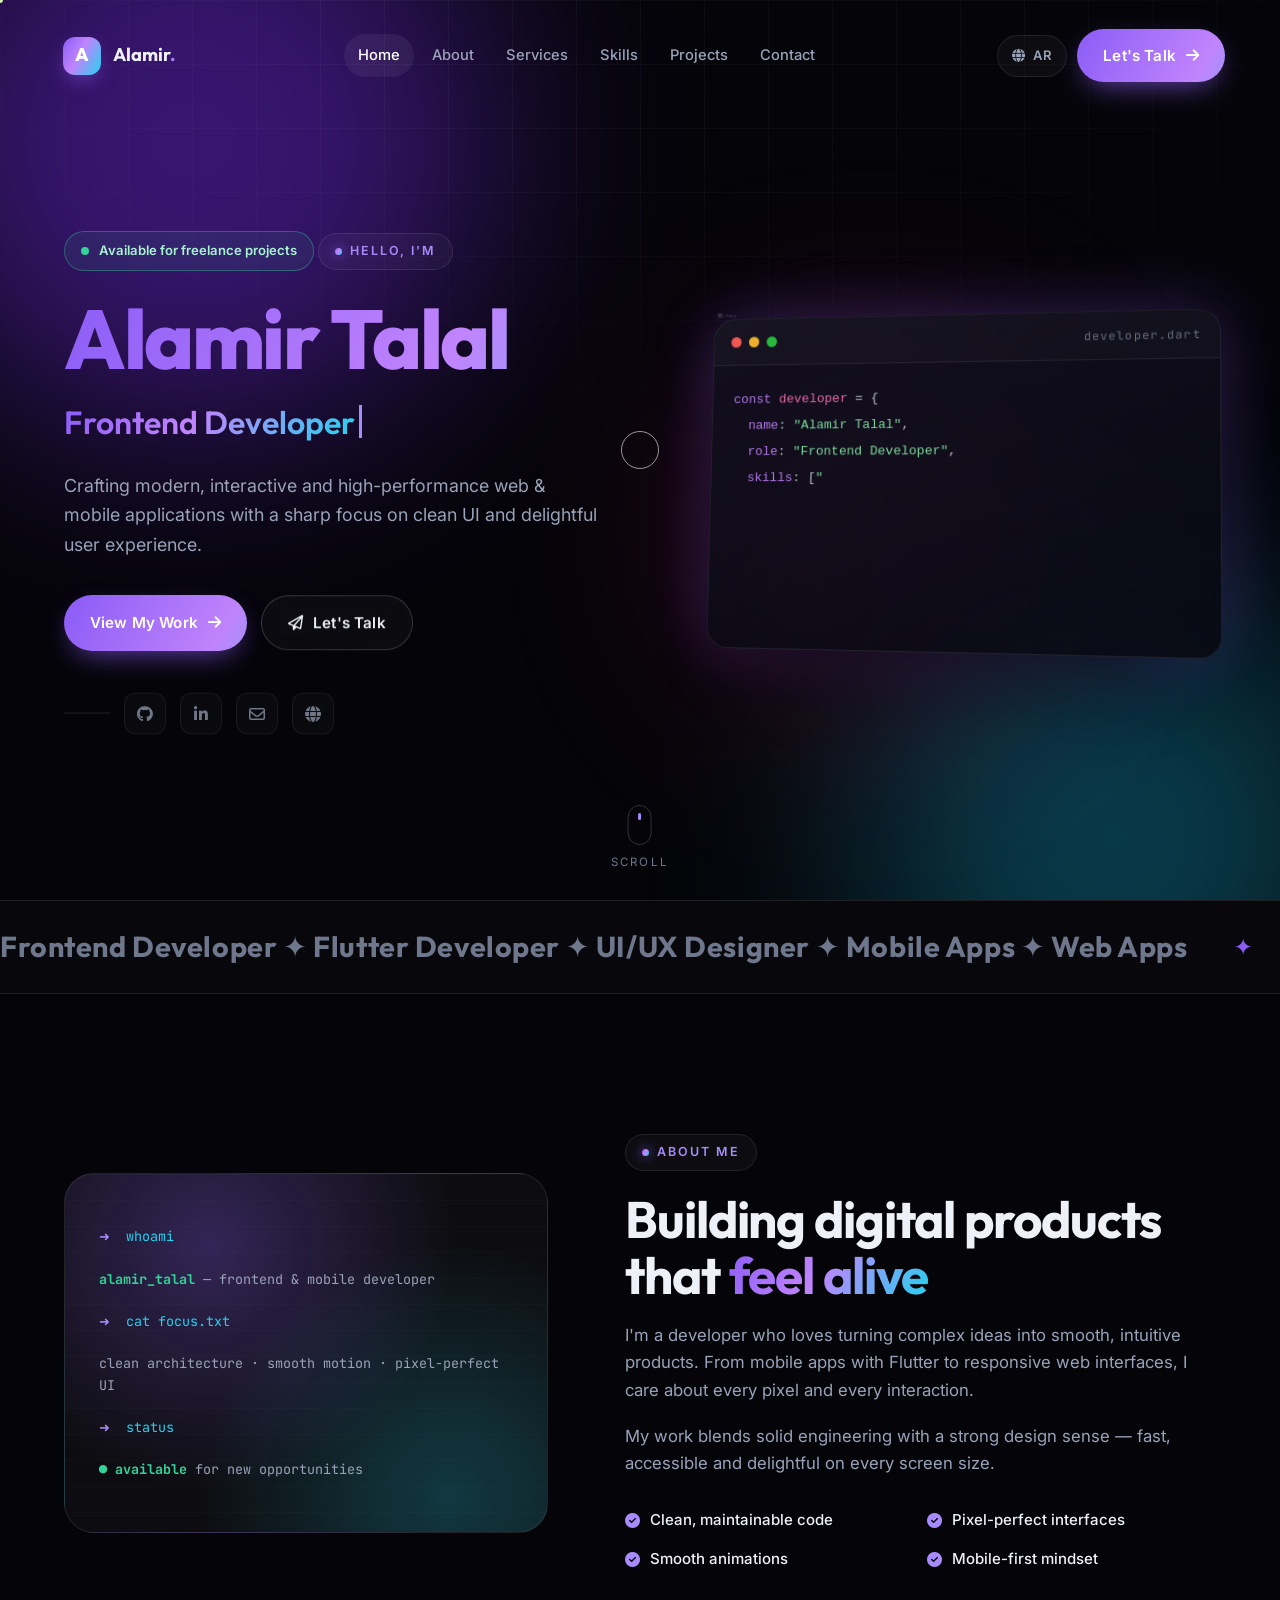
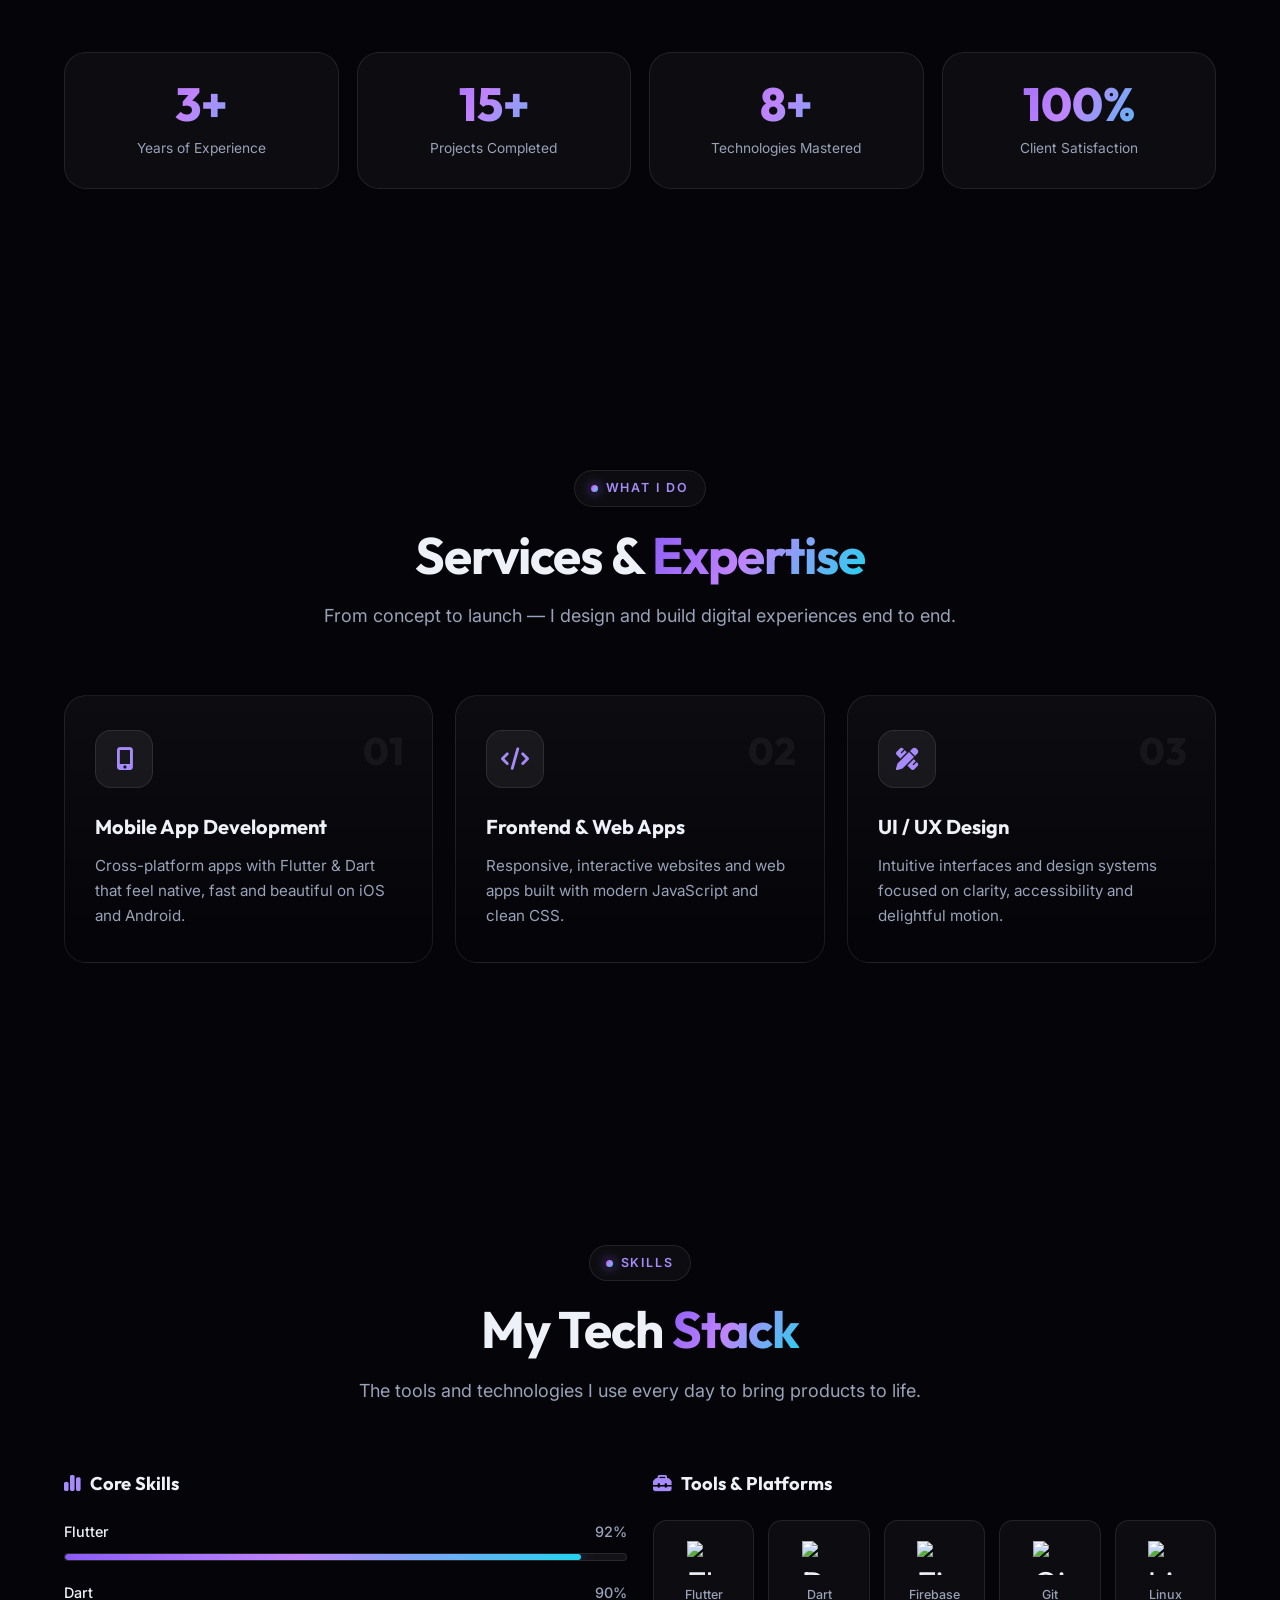
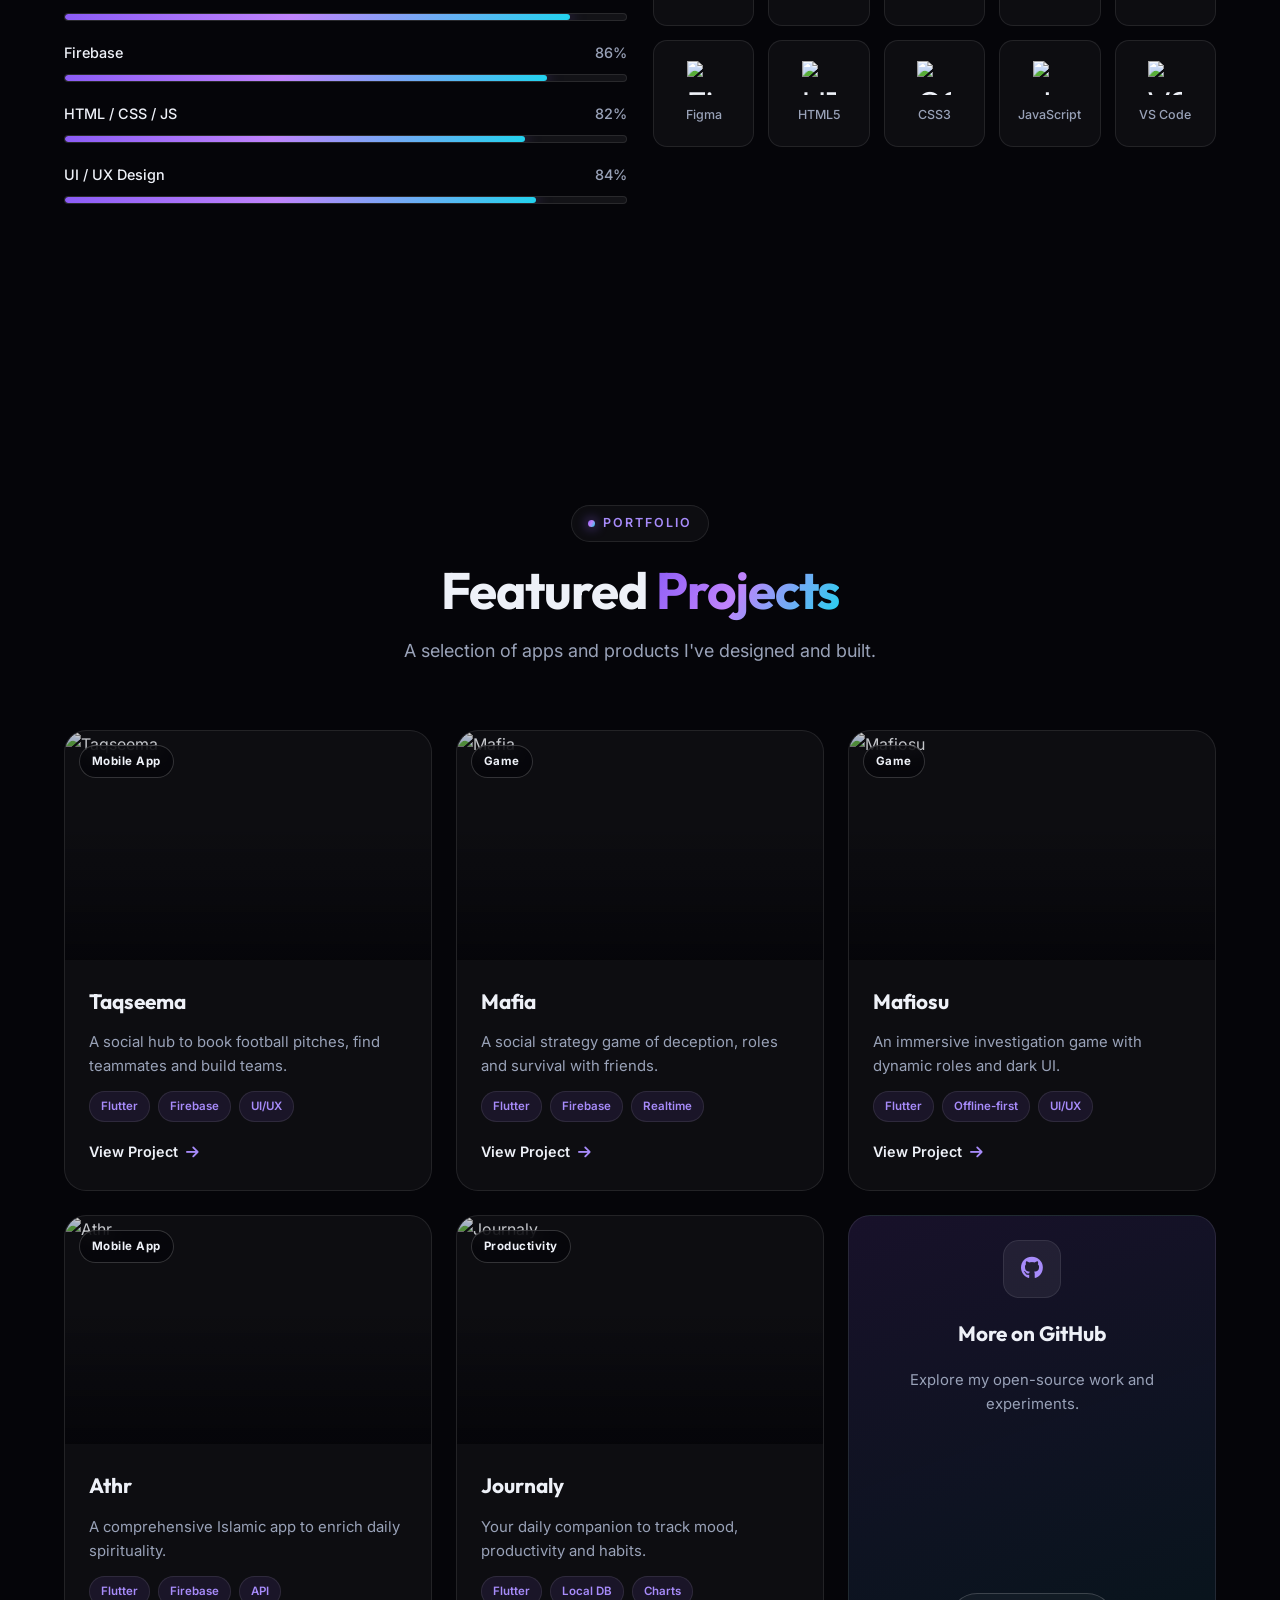
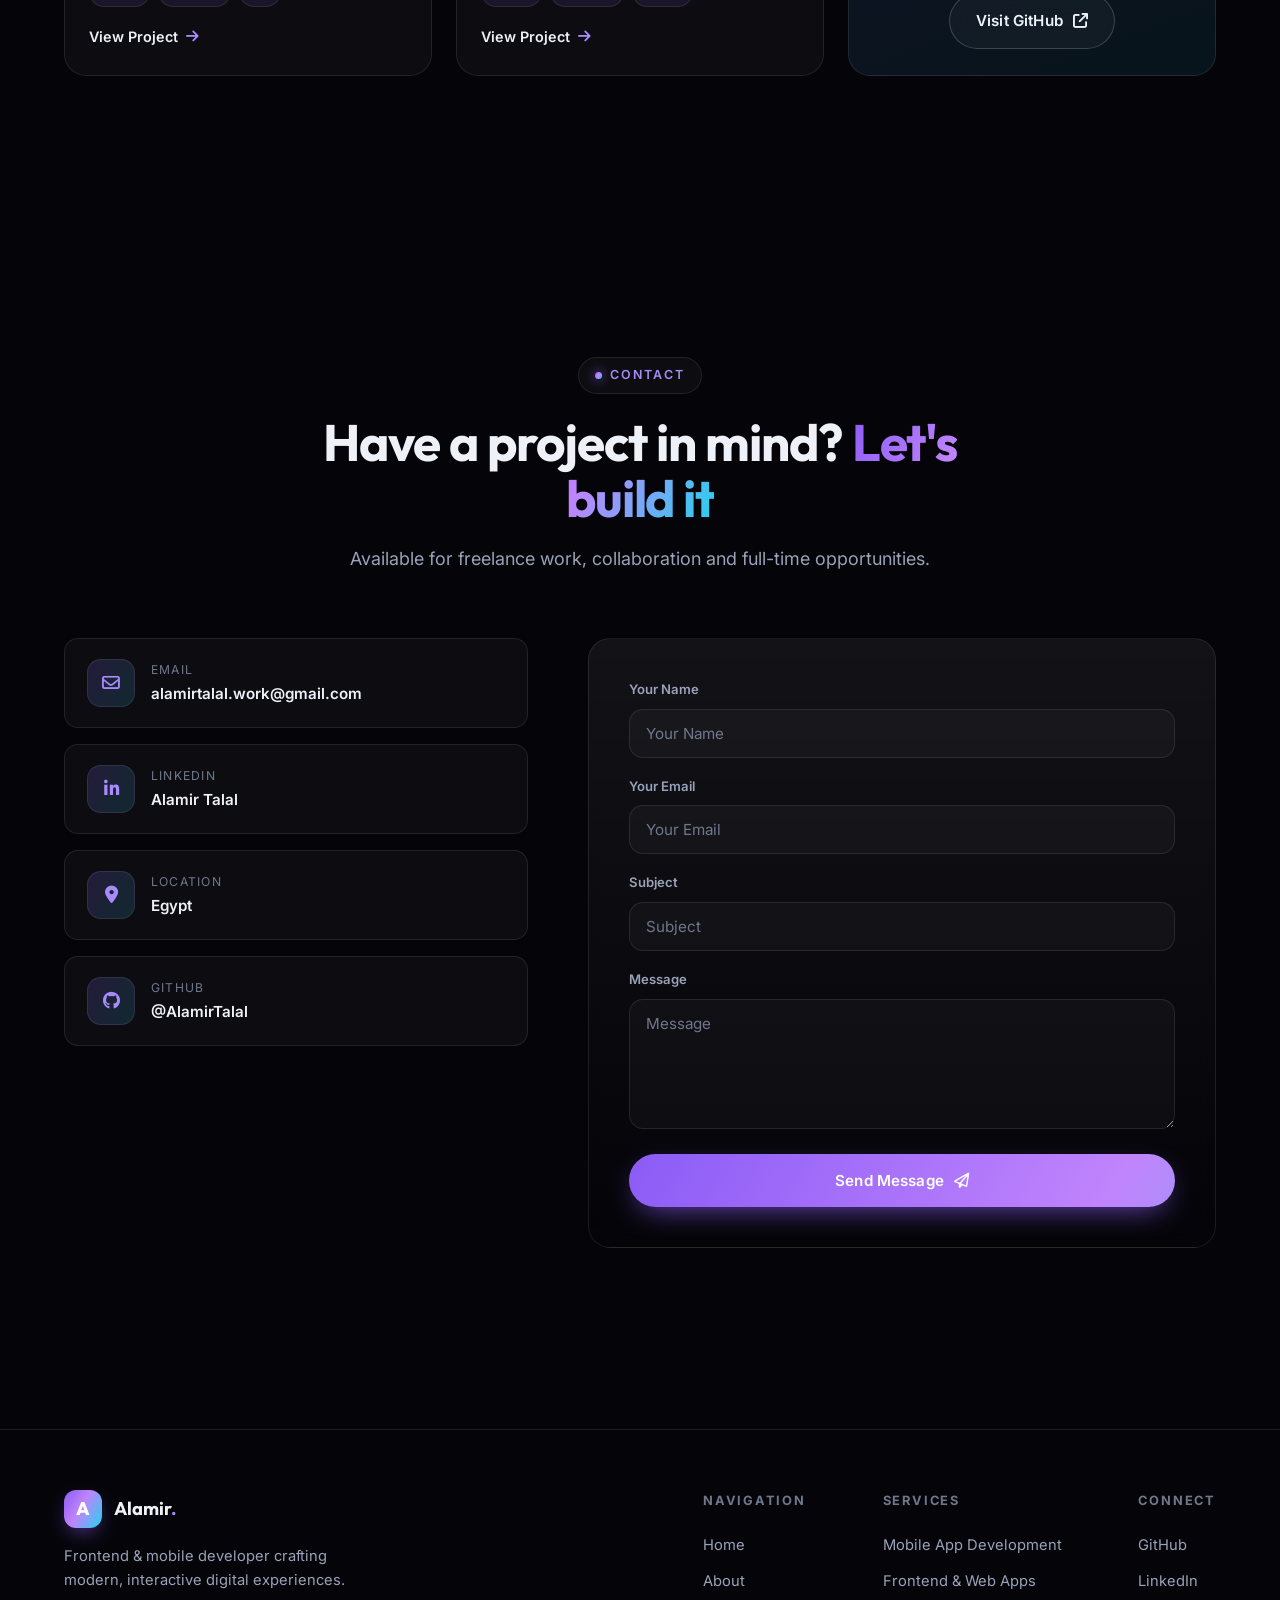
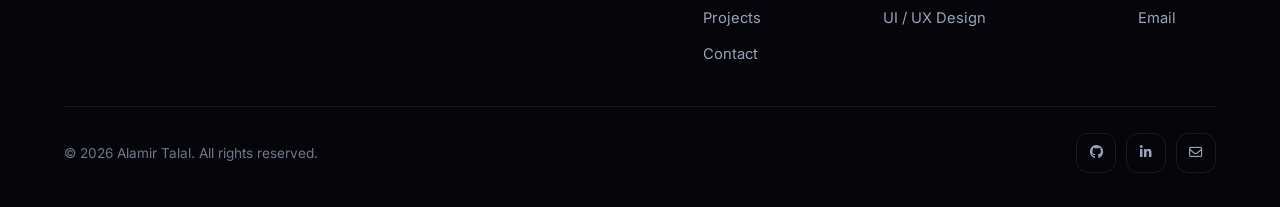
==== commit 6847cadc: "Add files via upload" ====
--- a/index.html
+++ b/index.html
@@ -69,6 +69,7 @@
     <a href="#skills" data-i18n="nav_skills">Skills</a>
     <a href="#projects" data-i18n="nav_projects">Projects</a>
     <a href="#contact" data-i18n="nav_contact">Contact</a>
+    <a href="#contact" class="drawer-cta" data-i18n="nav_cta">Let's Talk</a>
   </div>
 
   <main>
--- a/css/style.css
+++ b/css/style.css
@@ -411,19 +411,23 @@
 .nav-toggle {
   display: none;
   width: 44px; height: 44px;
+  flex: none;
+  flex-direction: column;
+  align-items: center;
+  justify-content: center;
+  gap: 5px;
+  padding: 0;
   border-radius: 12px;
   border: 1px solid var(--stroke);
   background: var(--panel);
-  place-items: center;
 }
 .nav-toggle span {
   display: block;
-  width: 18px; height: 2px;
+  width: 20px; height: 2px;
   background: #fff;
   border-radius: 2px;
   transition: transform .3s var(--ease), opacity .3s;
 }
-.nav-toggle span + span { margin-top: 5px; }
 .nav-toggle.active span:nth-child(1) { transform: translateY(7px) rotate(45deg); }
 .nav-toggle.active span:nth-child(2) { opacity: 0; }
 .nav-toggle.active span:nth-child(3) { transform: translateY(-7px) rotate(-45deg); }
@@ -463,6 +467,20 @@
 .drawer a:nth-child(4) { transition-delay: .2s; }
 .drawer a:nth-child(5) { transition-delay: .25s; }
 .drawer a:nth-child(6) { transition-delay: .3s; }
+
+.drawer .drawer-cta {
+  align-self: flex-start;
+  margin-top: 26px;
+  padding: 14px 30px;
+  border-radius: 999px;
+  background: var(--grad);
+  color: #fff;
+  font-family: var(--font-display);
+  font-size: 1rem;
+  font-weight: 700;
+  box-shadow: 0 12px 34px -12px rgba(139, 92, 246, .9);
+}
+html[dir="rtl"] .drawer .drawer-cta { font-family: var(--font-ar); }
 
 /* =========================================================
    Hero
@@ -1368,8 +1386,13 @@
 
 @media (max-width: 900px) {
   .nav-links { display: none; }
-  .nav-actions .icon-btn.lets-talk { display: none; }
-  .nav-toggle { display: grid; }
+  .nav-actions { flex-shrink: 0; }
+  .nav-actions .lets-talk { display: none; }
+  .scroll-hint { display: none; }
+  .nav-toggle { display: flex; }
+  .nav-inner { padding: 10px 10px 10px 16px; }
+  .brand { font-size: 1.05rem; gap: 10px; }
+  .brand-mark { width: 34px; height: 34px; }
   .stats { grid-template-columns: repeat(2, 1fr); }
   .skills-wrap { grid-template-columns: 1fr; }
   .projects-grid { grid-template-columns: repeat(2, 1fr); }
